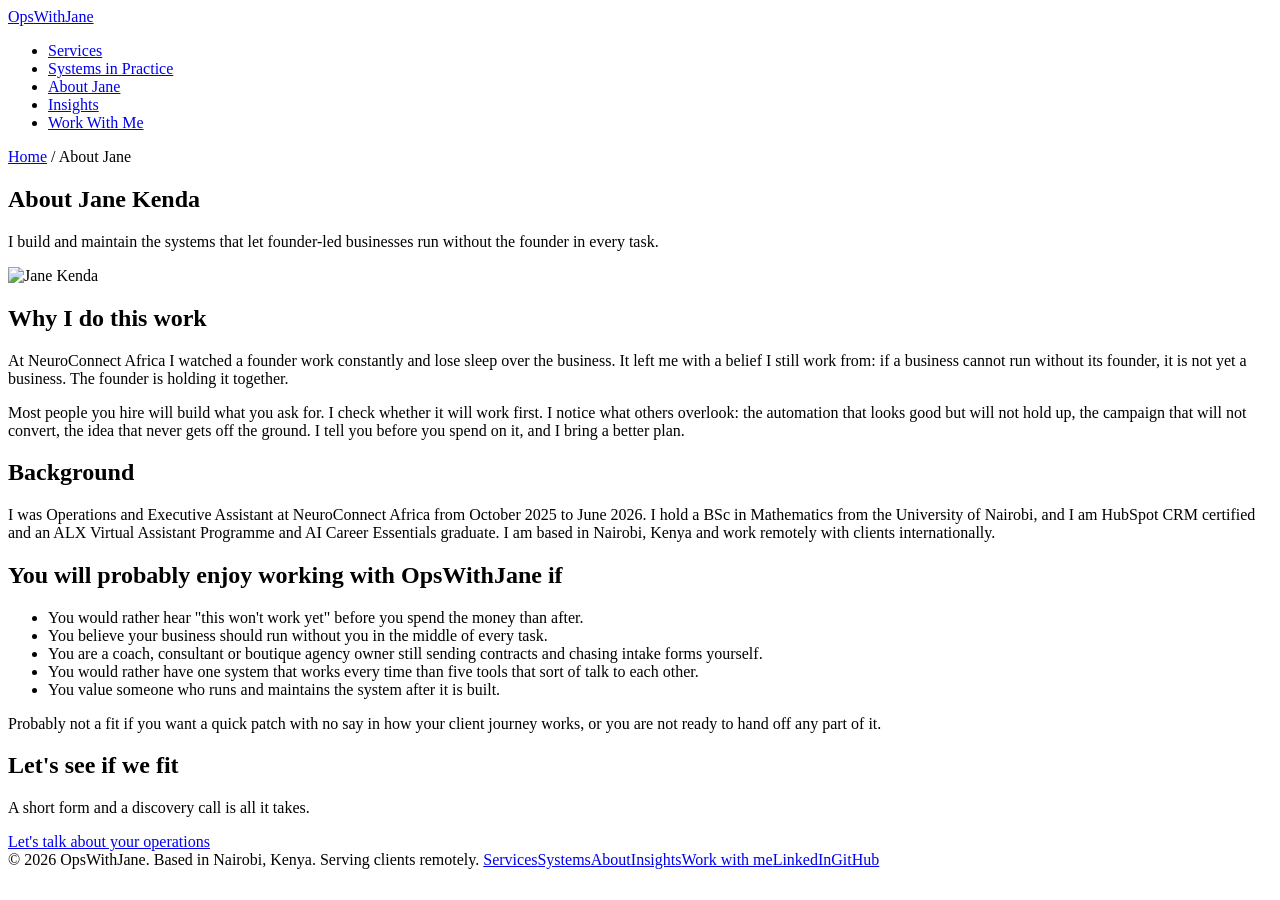
==== about.html @ 38415e09 "Add files via upload" ====
<!DOCTYPE html>
<html lang="en">
<head>
<meta charset="UTF-8">
<meta name="viewport" content="width=device-width, initial-scale=1">
<title>About Jane Kenda | Operations and Systems Partner | OpsWithJane</title>
<meta name="description" content="Meet Jane Kenda, a Nairobi-based operations and systems partner who builds and maintains workflows so founder-led businesses run without the founder in every task.">
<link rel="canonical" href="https://opswithjane.vercel.app/about">
<meta name="robots" content="index, follow, max-image-preview:large">
<meta property="og:site_name" content="OpsWithJane">
<meta property="og:title" content="About Jane Kenda | Operations and Systems Partner | OpsWithJane">
<meta property="og:description" content="Meet Jane Kenda, a Nairobi-based operations and systems partner who builds and maintains workflows so founder-led businesses run without the founder in every task.">
<meta property="og:type" content="website">
<meta property="og:url" content="https://opswithjane.vercel.app/about">
<meta property="og:image" content="https://opswithjane.vercel.app/assets/jane3.jpg">
<meta name="twitter:card" content="summary_large_image">
<link rel="icon" href="data:image/svg+xml,%3Csvg xmlns='http://www.w3.org/2000/svg' viewBox='0 0 100 100'%3E%3Crect width='100' height='100' rx='22' fill='%23F6DDE7'/%3E%3Ctext x='50' y='68' font-size='56' text-anchor='middle' font-family='Georgia' fill='%2346352E'%3EOJ%3C/text%3E%3C/svg%3E">
<link rel="preconnect" href="https://fonts.googleapis.com">
<link rel="preconnect" href="https://fonts.gstatic.com" crossorigin>
<link href="https://fonts.googleapis.com/css2?family=DM+Sans:wght@400;500;600&family=Playfair+Display:ital,wght@0,600;0,700;1,600&display=swap" rel="stylesheet">
<link rel="stylesheet" href="/assets/styles.css">
<script type="application/ld+json">{"@context": "https://schema.org", "@type": "Person", "name": "Jane Kenda", "jobTitle": "Operations and Systems Partner", "url": "https://opswithjane.vercel.app/about", "image": "https://opswithjane.vercel.app/assets/jane3.jpg", "worksFor": {"@type": "ProfessionalService", "name": "OpsWithJane", "url": "https://opswithjane.vercel.app/"}, "alumniOf": {"@type": "CollegeOrUniversity", "name": "University of Nairobi"}, "address": {"@type": "PostalAddress", "addressLocality": "Nairobi", "addressCountry": "KE"}, "sameAs": ["https://www.linkedin.com/in/wamuyu-kenda", "https://github.com/Muyu3"]}</script><script type="application/ld+json">{"@context": "https://schema.org", "@type": "BreadcrumbList", "itemListElement": [{"@type": "ListItem", "position": 1, "name": "Home", "item": "https://opswithjane.vercel.app/"}, {"@type": "ListItem", "position": 2, "name": "About Jane", "item": "https://opswithjane.vercel.app/about"}]}</script>
</head>
<body>
<nav aria-label="Main"><div class="wrap">
<a class="logo" href="/">Ops<span>With</span>Jane</a>
<ul><li><a href="/services">Services</a></li><li><a href="/systems-in-practice">Systems in Practice</a></li><li><a href="/about" aria-current="page">About Jane</a></li><li><a href="/insights">Insights</a></li><li><a class="btn btn-p" href="/work-with-me">Work With Me</a></li></ul>
</div></nav>
<main>
 <section class="hero sm"><div class="wrap two">
<div><p class="crumbs"><a href="/">Home</a> / About Jane</p>
<h1>About Jane Kenda</h1>
<p class="sub">I build and maintain the systems that let founder-led businesses run without the founder in every task.</p></div>
<img class="portrait" src="/assets/jane3.jpg" alt="Jane Kenda" width="400" height="500" fetchpriority="high">
</div></section>
<section><div class="wrap prose">
<h2>Why I do this work</h2>
<p>At NeuroConnect Africa I watched a founder work constantly and lose sleep over the business. It left me with a belief I still work from: if a business cannot run without its founder, it is not yet a business. The founder is holding it together.</p>
<p>Most people you hire will build what you ask for. I check whether it will work first. I notice what others overlook: the automation that looks good but will not hold up, the campaign that will not convert, the idea that never gets off the ground. I tell you before you spend on it, and I bring a better plan.</p>
<h2 style="margin-top:1.2rem">Background</h2>
<p>I was Operations and Executive Assistant at NeuroConnect Africa from October 2025 to June 2026. I hold a BSc in Mathematics from the University of Nairobi, and I am HubSpot CRM certified and an ALX Virtual Assistant Programme and AI Career Essentials graduate. I am based in Nairobi, Kenya and work remotely with clients internationally.</p>
</div></section>
<section class="band-green"><div class="wrap">
<h2>You will probably enjoy working with OpsWithJane if</h2>
<ul class="fit prose" style="color:var(--mute)">
<li>You would rather hear "this won't work yet" before you spend the money than after.</li>
<li>You believe your business should run without you in the middle of every task.</li>
<li>You are a coach, consultant or boutique agency owner still sending contracts and chasing intake forms yourself.</li>
<li>You would rather have one system that works every time than five tools that sort of talk to each other.</li>
<li>You value someone who runs and maintains the system after it is built.</li>
</ul>
<p class="note">Probably not a fit if you want a quick patch with no say in how your client journey works, or you are not ready to hand off any part of it.</p>
</div></section>
<section class="cta-band band-pink"><div class="wrap"><h2>Let's see if we fit</h2><p class="lead">A short form and a discovery call is all it takes.</p><a class="btn btn-p" href="/work-with-me">Let's talk about your operations</a></div></section>

</main>
<footer><div class="wrap">
<span>&copy; 2026 OpsWithJane. Based in Nairobi, Kenya. Serving clients remotely.</span>
<span><a href="/services">Services</a><a href="/systems-in-practice">Systems</a><a href="/about">About</a><a href="/insights">Insights</a><a href="/work-with-me">Work with me</a><a href="https://www.linkedin.com/in/wamuyu-kenda" target="_blank" rel="noopener">LinkedIn</a><a href="https://github.com/Muyu3" target="_blank" rel="noopener">GitHub</a></span>
</div></footer>
<script src="/assets/site.js" defer></script>
</body>
</html>
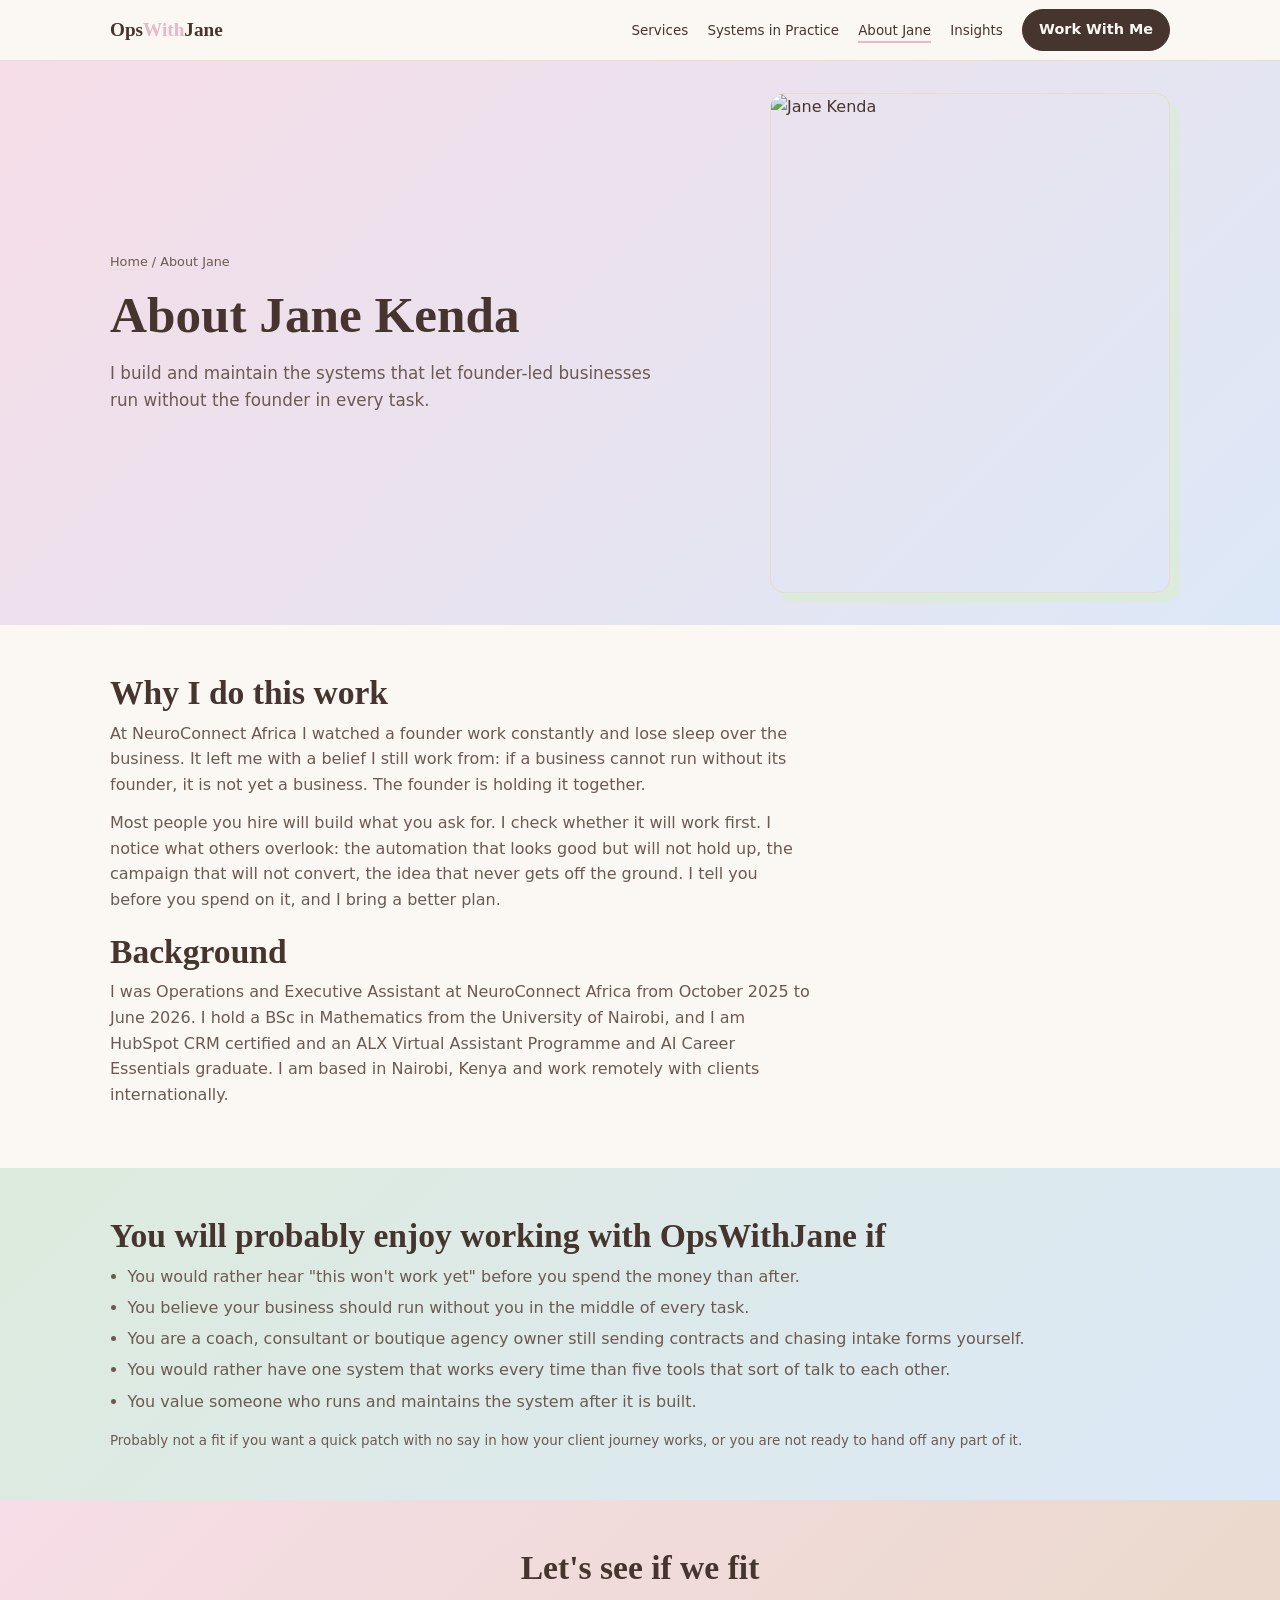
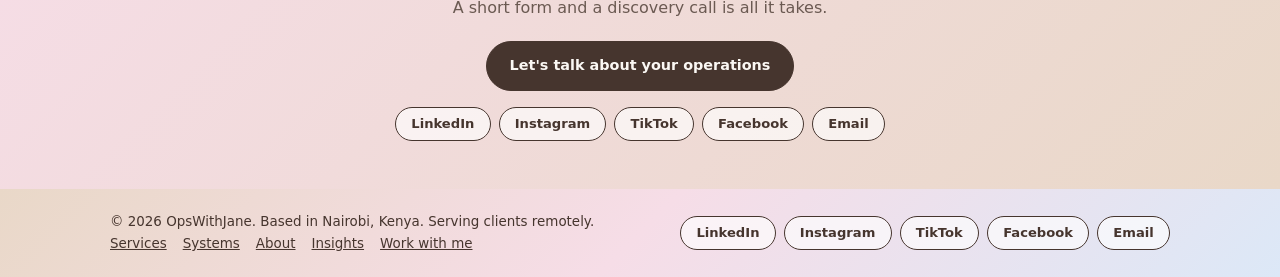
==== commit fc1d2c9a: "Add files via upload" ====
--- a/about.html
+++ b/about.html
@@ -19,7 +19,7 @@
 <link rel="preconnect" href="https://fonts.gstatic.com" crossorigin>
 <link href="https://fonts.googleapis.com/css2?family=DM+Sans:wght@400;500;600&family=Playfair+Display:ital,wght@0,600;0,700;1,600&display=swap" rel="stylesheet">
 <link rel="stylesheet" href="/assets/styles.css">
-<script type="application/ld+json">{"@context": "https://schema.org", "@type": "Person", "name": "Jane Kenda", "jobTitle": "Operations and Systems Partner", "url": "https://opswithjane.vercel.app/about", "image": "https://opswithjane.vercel.app/assets/jane3.jpg", "worksFor": {"@type": "ProfessionalService", "name": "OpsWithJane", "url": "https://opswithjane.vercel.app/"}, "alumniOf": {"@type": "CollegeOrUniversity", "name": "University of Nairobi"}, "address": {"@type": "PostalAddress", "addressLocality": "Nairobi", "addressCountry": "KE"}, "sameAs": ["https://www.linkedin.com/in/wamuyu-kenda", "https://github.com/Muyu3"]}</script><script type="application/ld+json">{"@context": "https://schema.org", "@type": "BreadcrumbList", "itemListElement": [{"@type": "ListItem", "position": 1, "name": "Home", "item": "https://opswithjane.vercel.app/"}, {"@type": "ListItem", "position": 2, "name": "About Jane", "item": "https://opswithjane.vercel.app/about"}]}</script>
+<script type="application/ld+json">{"@context": "https://schema.org", "@type": "Person", "name": "Jane Kenda", "jobTitle": "Operations and Systems Partner", "url": "https://opswithjane.vercel.app/about", "image": "https://opswithjane.vercel.app/assets/jane3.jpg", "worksFor": {"@type": "ProfessionalService", "name": "OpsWithJane", "url": "https://opswithjane.vercel.app/"}, "alumniOf": {"@type": "CollegeOrUniversity", "name": "University of Nairobi"}, "address": {"@type": "PostalAddress", "addressLocality": "Nairobi", "addressCountry": "KE"}, "sameAs": ["https://www.linkedin.com/in/wamuyu-kenda", "https://www.instagram.com/ops.with.jane", "https://www.tiktok.com/@opswithjane.va"]}</script><script type="application/ld+json">{"@context": "https://schema.org", "@type": "BreadcrumbList", "itemListElement": [{"@type": "ListItem", "position": 1, "name": "Home", "item": "https://opswithjane.vercel.app/"}, {"@type": "ListItem", "position": 2, "name": "About Jane", "item": "https://opswithjane.vercel.app/about"}]}</script>
 </head>
 <body>
 <nav aria-label="Main"><div class="wrap">
@@ -51,12 +51,12 @@
 </ul>
 <p class="note">Probably not a fit if you want a quick patch with no say in how your client journey works, or you are not ready to hand off any part of it.</p>
 </div></section>
-<section class="cta-band band-pink"><div class="wrap"><h2>Let's see if we fit</h2><p class="lead">A short form and a discovery call is all it takes.</p><a class="btn btn-p" href="/work-with-me">Let's talk about your operations</a></div></section>
+<section class="cta-band band-pink"><div class="wrap"><h2>Let's see if we fit</h2><p class="lead">A short form and a discovery call is all it takes.</p><a class="btn btn-p" href="/work-with-me">Let's talk about your operations</a><div class="social"><a href="https://www.linkedin.com/in/wamuyu-kenda" target="_blank" rel="noopener">LinkedIn</a><a href="https://www.instagram.com/ops.with.jane" target="_blank" rel="noopener">Instagram</a><a href="https://www.tiktok.com/@opswithjane.va" target="_blank" rel="noopener">TikTok</a><a href="https://www.facebook.com/keith.jennifer.90" target="_blank" rel="noopener">Facebook</a><a href="mailto:opswithjane@gmail.com">Email</a></div></div></section>
 
 </main>
 <footer><div class="wrap">
-<span>&copy; 2026 OpsWithJane. Based in Nairobi, Kenya. Serving clients remotely.</span>
-<span><a href="/services">Services</a><a href="/systems-in-practice">Systems</a><a href="/about">About</a><a href="/insights">Insights</a><a href="/work-with-me">Work with me</a><a href="https://www.linkedin.com/in/wamuyu-kenda" target="_blank" rel="noopener">LinkedIn</a><a href="https://github.com/Muyu3" target="_blank" rel="noopener">GitHub</a></span>
+<div><span>&copy; 2026 OpsWithJane. Based in Nairobi, Kenya. Serving clients remotely.</span><br><span class="flinks"><a href="/services">Services</a><a href="/systems-in-practice">Systems</a><a href="/about">About</a><a href="/insights">Insights</a><a href="/work-with-me">Work with me</a></span></div>
+<div class="social"><a href="https://www.linkedin.com/in/wamuyu-kenda" target="_blank" rel="noopener">LinkedIn</a><a href="https://www.instagram.com/ops.with.jane" target="_blank" rel="noopener">Instagram</a><a href="https://www.tiktok.com/@opswithjane.va" target="_blank" rel="noopener">TikTok</a><a href="https://www.facebook.com/keith.jennifer.90" target="_blank" rel="noopener">Facebook</a><a href="mailto:opswithjane@gmail.com">Email</a></div>
 </div></footer>
 <script src="/assets/site.js" defer></script>
 </body>
--- a/assets/styles.css
+++ b/assets/styles.css
@@ -0,0 +1,116 @@
+:root{--bg:#FBF8F4;--ink:#46352E;--mute:#6b5a52;--pink:#F6DDE7;--pink2:#E9B6CA;--blue:#DCE8F7;--blue2:#A8C4E8;--green:#DDEBDD;--green2:#AFCDB4;--brown:#E9D8C8;--brown2:#B18A70;--line:#e8dbcf;--r:14px;--w:1100px;--sec:clamp(1.9rem,4vw,3rem);--serif:'Playfair Display',Georgia,serif;--sans:'DM Sans',system-ui,sans-serif}
+*{box-sizing:border-box;margin:0;padding:0}
+html{scroll-behavior:smooth;scroll-padding-top:90px}
+body{font-family:var(--sans);background:var(--bg);color:var(--ink);line-height:1.6;font-size:1rem}
+img,iframe{max-width:100%;display:block}
+a{color:inherit}
+:focus-visible{outline:3px solid var(--blue2);outline-offset:2px}
+.wrap{max-width:var(--w);margin:0 auto;padding:0 1.25rem}
+section{padding:var(--sec) 0}
+h1,h2,h3{font-family:var(--serif);line-height:1.18;font-weight:700}
+h1{font-size:clamp(2rem,4.6vw,3.2rem)}
+h2{font-size:clamp(1.55rem,3vw,2.1rem);margin-bottom:.5rem}
+h3{font-size:1.12rem;margin-bottom:.35rem}
+h1 em,h2 em{font-style:italic;color:var(--brown2)}
+.eyebrow{font-size:.74rem;letter-spacing:.14em;text-transform:uppercase;font-weight:600;color:var(--brown2);margin-bottom:.5rem}
+.lead{color:var(--mute);max-width:660px;margin-bottom:1.25rem}
+.btn{display:inline-block;padding:.78rem 1.4rem;border-radius:999px;font-weight:600;font-size:.9rem;text-decoration:none;border:1.5px solid var(--ink);transition:transform .15s,background .2s;cursor:pointer;font-family:inherit;background:transparent;color:var(--ink)}
+.btn:hover{transform:translateY(-2px)}
+.btn-p{background:var(--ink);color:var(--bg)}
+.btn-p:hover{background:var(--brown2);border-color:var(--brown2)}
+.btn-s:hover{background:var(--pink)}
+nav{position:sticky;top:0;z-index:50;background:rgba(251,248,244,.95);backdrop-filter:blur(8px);border-bottom:1px solid var(--line)}
+nav .wrap{display:flex;justify-content:space-between;align-items:center;gap:1rem;min-height:60px;flex-wrap:wrap;padding-top:.4rem;padding-bottom:.4rem}
+.logo{font-family:var(--serif);font-weight:700;font-size:1.2rem;text-decoration:none}
+.logo span{color:var(--pink2)}
+nav ul{display:flex;gap:1.2rem;list-style:none;align-items:center;flex-wrap:wrap}
+nav ul a{font-size:.84rem;font-weight:500;text-decoration:none;padding:.2rem 0;border-bottom:2px solid transparent}
+nav ul a:hover,nav ul a[aria-current]{border-bottom-color:var(--pink2)}
+nav ul a.btn{padding:.5rem 1rem;border:1.5px solid var(--ink)}
+.crumbs{font-size:.8rem;color:var(--mute);margin-bottom:.8rem}
+.crumbs a{text-decoration:none;border-bottom:1px solid var(--line)}
+.hero{background:linear-gradient(135deg,var(--pink) 0%,var(--blue) 100%);padding:clamp(1.6rem,4vw,2.6rem) 0}
+.hero.sm{padding:clamp(1.4rem,3vw,2rem) 0}
+.hero .wrap.two{display:grid;grid-template-columns:1.25fr .75fr;gap:2rem;align-items:center}
+.hero p.sub{color:var(--mute);font-size:1.05rem;margin:.9rem 0 1.3rem;max-width:560px}
+.ctas{display:flex;gap:.7rem;flex-wrap:wrap}
+.tagline{margin-top:1.1rem;font-size:.85rem;color:var(--mute)}
+.portrait{border-radius:var(--r);border:1px solid var(--line);aspect-ratio:4/5;object-fit:cover;object-position:center 20%;width:100%;box-shadow:9px 9px 0 var(--green)}
+@media(max-width:820px){.hero .wrap.two{grid-template-columns:1fr}.portrait{max-width:270px}}
+.grid{display:grid;gap:.9rem}
+.g2{grid-template-columns:repeat(2,1fr)}.g3{grid-template-columns:repeat(3,1fr)}.g4{grid-template-columns:repeat(4,1fr)}
+@media(max-width:980px){.g4{grid-template-columns:repeat(2,1fr)}.g3{grid-template-columns:1fr 1fr}}
+@media(max-width:640px){.g2,.g3,.g4{grid-template-columns:1fr}}
+.card{background:#fff;border:1px solid var(--line);border-radius:var(--r);padding:1.2rem}
+.card p,.card li{color:var(--mute);font-size:.93rem}
+.mix>.card:nth-child(4n+1){background:var(--pink)}
+.mix>.card:nth-child(4n+2){background:var(--blue)}
+.mix>.card:nth-child(4n+3){background:var(--green)}
+.mix>.card:nth-child(4n+4){background:var(--brown)}
+.mix.soft>.card:nth-child(4n+1){background:#fbeef3}
+.mix.soft>.card:nth-child(4n+2){background:#eef4fb}
+.mix.soft>.card:nth-child(4n+3){background:#eef6ee}
+.mix.soft>.card:nth-child(4n+4){background:#f6ece2}
+.band-green{background:linear-gradient(135deg,var(--green) 0%,var(--blue) 100%)}
+.band-brown{background:linear-gradient(135deg,var(--brown) 0%,var(--pink) 100%)}
+.band-blue{background:linear-gradient(135deg,var(--blue) 0%,var(--green) 100%)}
+.band-pink{background:linear-gradient(135deg,var(--pink) 0%,var(--brown) 100%)}
+.cardlink{display:inline-block;margin-top:.6rem;font-weight:600;font-size:.88rem;border-bottom:1.5px solid var(--brown2);text-decoration:none}
+.steps{counter-reset:s}
+.steps .card::before{counter-increment:s;content:counter(s);font-family:var(--serif);font-size:1.5rem;color:var(--brown2);display:block;line-height:1.2}
+.vid{display:grid;grid-template-columns:.55fr 1.45fr;gap:2rem;align-items:center}
+.vframe{position:relative;aspect-ratio:9/16;max-width:260px;width:100%;margin:0 auto;border-radius:var(--r);overflow:hidden;border:1px solid var(--line);background:var(--brown);box-shadow:8px 8px 0 var(--pink2)}
+.vframe iframe,.vposter,.vposter img{position:absolute;inset:0;width:100%;height:100%;border:0}
+.vposter{border:0;padding:0;background:none;cursor:pointer}
+.vposter img{object-fit:cover;object-position:center 20%}
+.play{position:absolute;top:50%;left:50%;transform:translate(-50%,-50%);width:60px;height:60px;border-radius:50%;background:var(--bg);display:grid;place-items:center;font-size:1.1rem;box-shadow:0 6px 18px rgba(70,53,46,.25)}
+@media(max-width:760px){.vid{grid-template-columns:1fr}}
+.tag{display:inline-block;font-size:.68rem;font-weight:600;letter-spacing:.08em;text-transform:uppercase;padding:.22rem .65rem;border-radius:999px;margin-bottom:.6rem;background:var(--bg);border:1px solid var(--line)}
+.case dl{font-size:.9rem;margin-top:.6rem}
+.case dt{font-weight:600;font-size:.7rem;letter-spacing:.08em;text-transform:uppercase;color:var(--brown2);margin-top:.5rem}
+.case dd{color:var(--mute)}
+.flow{font-size:.82rem;background:rgba(255,255,255,.7);border:1px dashed var(--brown2);border-radius:8px;padding:.45rem .7rem;margin-top:.6rem;color:var(--ink)}
+.price{font-family:var(--serif);font-size:1.9rem;line-height:1.2}.price small{font-family:var(--sans);font-size:.82rem;color:var(--mute)}
+.pk{display:flex;flex-direction:column}
+.pk ul{list-style:none;margin:.7rem 0 1rem;flex-grow:1}
+.pk li{padding-left:1.1rem;position:relative;margin-bottom:.3rem}
+.pk li::before{content:"+";position:absolute;left:0;color:var(--brown2);font-weight:700}
+.pk .hrs{font-size:.8rem;font-weight:600;color:var(--brown2)}
+.pk.feat{border:2px solid var(--brown2)}
+.note{font-size:.84rem;color:var(--mute);margin-top:1rem}
+.fit li{margin:.35rem 0 .35rem 1.1rem}
+details{background:#fff;border:1px solid var(--line);border-radius:var(--r);padding:.9rem 1.1rem;margin-bottom:.5rem}
+summary{cursor:pointer;font-weight:600}
+details p{margin-top:.5rem;color:var(--mute);font-size:.93rem}
+.about{display:grid;grid-template-columns:.55fr 1.45fr;gap:2rem;align-items:center}
+@media(max-width:760px){.about{grid-template-columns:1fr}.about .portrait{max-width:260px}}
+.formbox{background:#fff;border:1px solid var(--line);border-radius:var(--r);padding:1.2rem;min-height:180px}
+.contact{display:grid;grid-template-columns:.9fr 1.1fr;gap:2rem;align-items:start}
+@media(max-width:860px){.contact{grid-template-columns:1fr}}
+.priv{font-size:.78rem;color:var(--mute);margin-top:.7rem}
+.prose p{color:var(--mute);margin-bottom:.8rem;max-width:700px}
+.cta-band{text-align:center}
+.cta-band .lead{margin-left:auto;margin-right:auto}
+footer{background:linear-gradient(135deg,var(--brown) 0%,var(--pink) 50%,var(--blue) 100%);padding:1.4rem 0;font-size:.84rem;color:var(--ink)}
+footer .wrap{display:flex;justify-content:space-between;flex-wrap:wrap;gap:.6rem}
+footer a{margin-left:1rem}
+dialog{border:0;border-radius:var(--r);padding:0;width:min(720px,94vw);max-height:92vh;background:var(--bg);color:var(--ink)}
+dialog::backdrop{background:rgba(70,53,46,.4)}
+.dh{display:flex;justify-content:space-between;align-items:center;padding:.9rem 1.1rem;background:linear-gradient(135deg,var(--pink),var(--blue));border-bottom:1px solid var(--line)}
+.dh button{background:none;border:0;font-size:1.6rem;cursor:pointer;color:var(--ink);line-height:1}
+.db{padding:1rem 1.1rem;overflow:auto;max-height:76vh}
+@media(prefers-reduced-motion:reduce){*{scroll-behavior:auto!important;transition:none!important}}
+[hidden]{display:none!important}
+.vposter{z-index:2}
+.social{display:flex;gap:.5rem;flex-wrap:wrap;align-items:center}
+.cta-band .social{justify-content:center;margin-top:1rem}
+.social a,footer .social a{margin:0;padding:.35rem .95rem;border-radius:999px;border:1.5px solid var(--ink);text-decoration:none;font-size:.82rem;font-weight:600;background:rgba(255,255,255,.65)}
+.social a:hover{background:var(--pink)}
+.flinks a{margin:0 1rem 0 0}
+footer a{margin-left:0}
+.reach{font-size:.9rem;color:var(--mute);margin-top:.7rem;max-width:560px}
+.pk .best{font-weight:600;color:var(--ink);font-size:.9rem;margin:.3rem 0 .2rem}
+.terms{margin-top:1rem;background:#fff}
+.terms ul{list-style:none}
+.terms li{padding-left:1.1rem;position:relative;margin-bottom:.3rem}
+.terms li::before{content:"+";position:absolute;left:0;color:var(--brown2);font-weight:700}
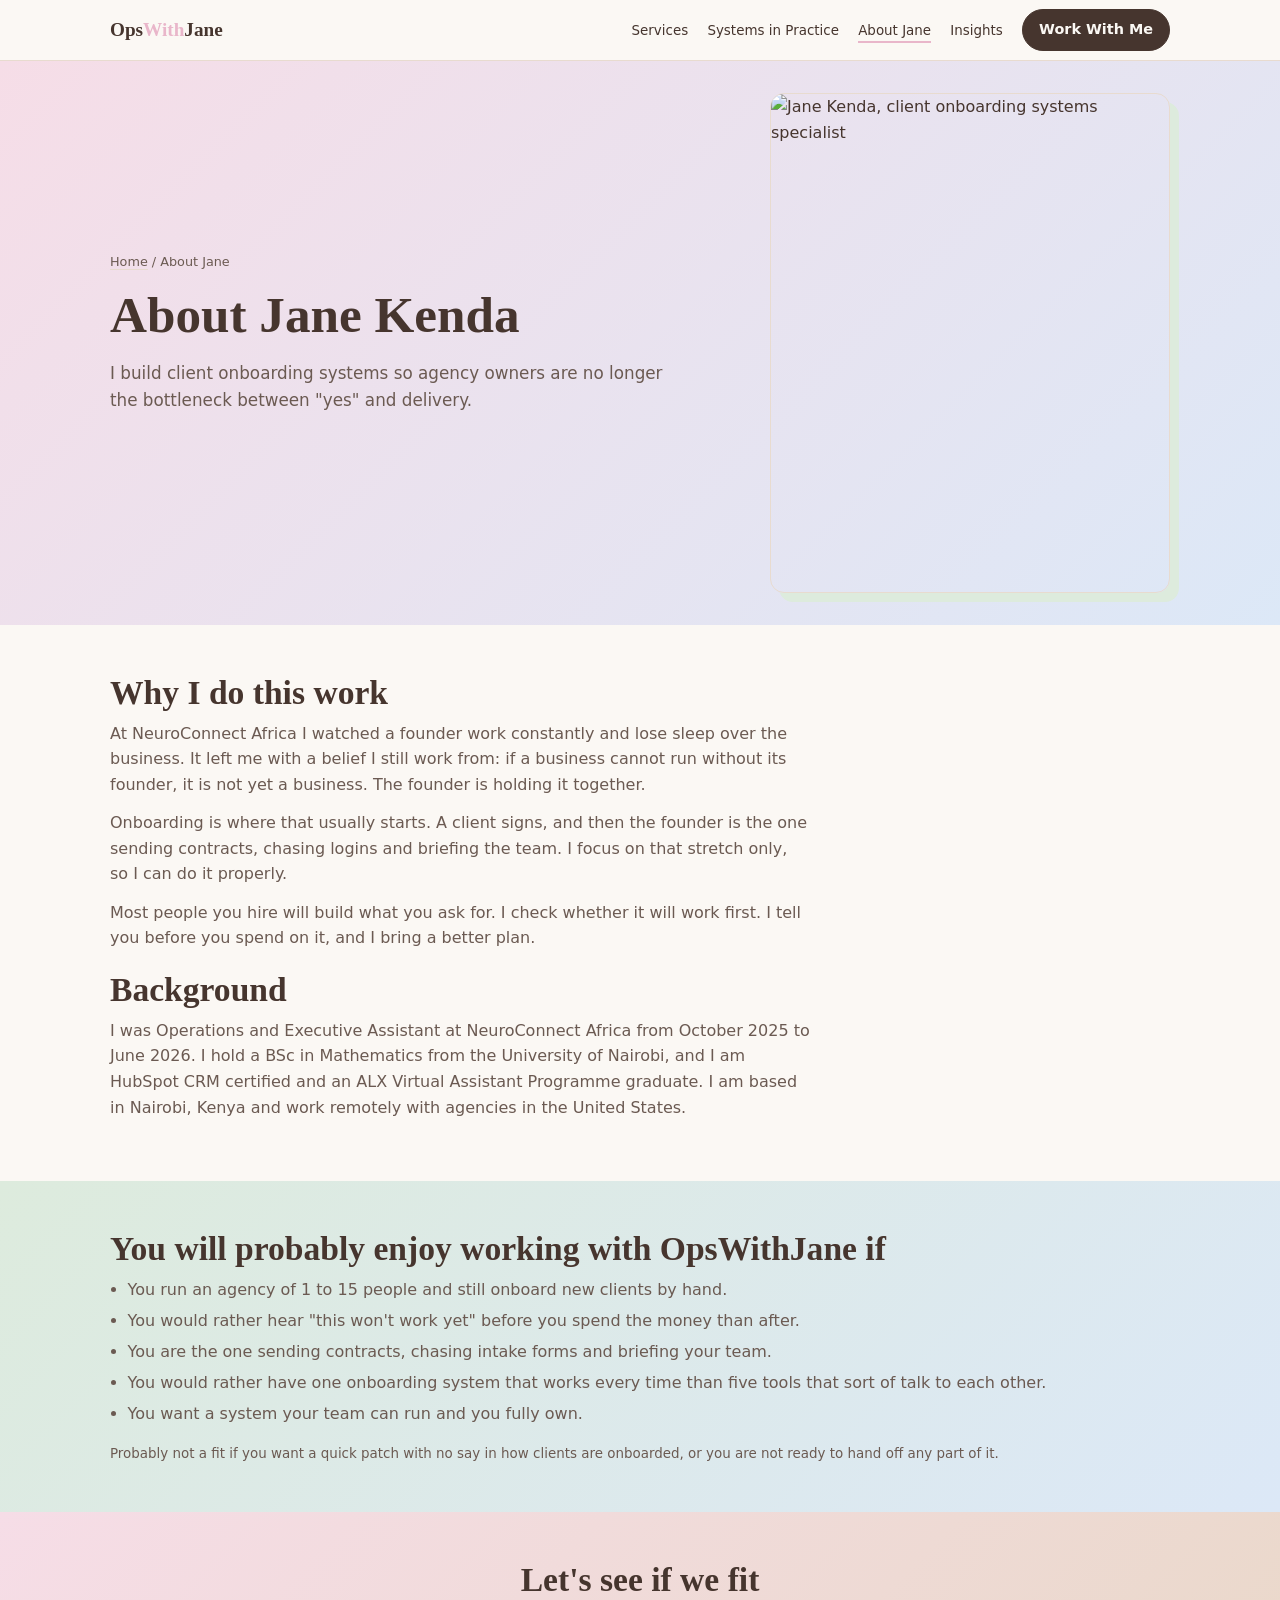
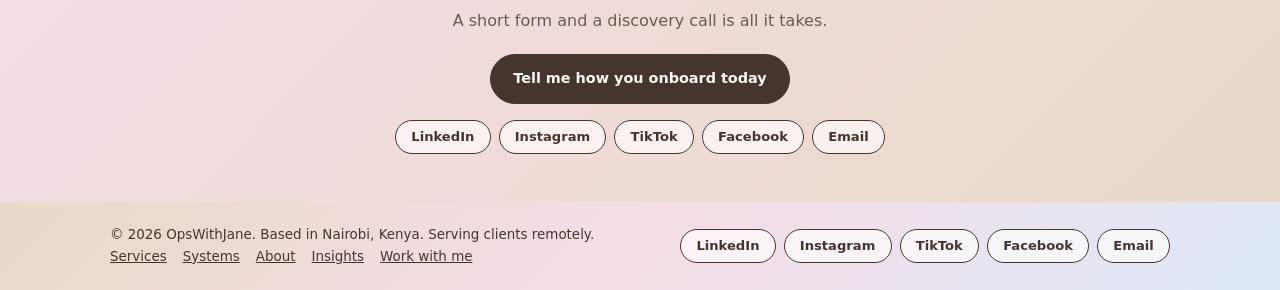
==== commit 8c968fb8: "Add files via upload" ====
--- a/about.html
+++ b/about.html
@@ -3,13 +3,13 @@
 <head>
 <meta charset="UTF-8">
 <meta name="viewport" content="width=device-width, initial-scale=1">
-<title>About Jane Kenda | Operations and Systems Partner | OpsWithJane</title>
-<meta name="description" content="Meet Jane Kenda, a Nairobi-based operations and systems partner who builds and maintains workflows so founder-led businesses run without the founder in every task.">
+<title>About Jane Kenda | Client Onboarding Systems Specialist | OpsWithJane</title>
+<meta name="description" content="Meet Jane Kenda, a Nairobi-based specialist who builds client onboarding systems for agency owners so the founder is not the bottleneck.">
 <link rel="canonical" href="https://opswithjane.vercel.app/about">
 <meta name="robots" content="index, follow, max-image-preview:large">
 <meta property="og:site_name" content="OpsWithJane">
-<meta property="og:title" content="About Jane Kenda | Operations and Systems Partner | OpsWithJane">
-<meta property="og:description" content="Meet Jane Kenda, a Nairobi-based operations and systems partner who builds and maintains workflows so founder-led businesses run without the founder in every task.">
+<meta property="og:title" content="About Jane Kenda | Client Onboarding Systems Specialist | OpsWithJane">
+<meta property="og:description" content="Meet Jane Kenda, a Nairobi-based specialist who builds client onboarding systems for agency owners so the founder is not the bottleneck.">
 <meta property="og:type" content="website">
 <meta property="og:url" content="https://opswithjane.vercel.app/about">
 <meta property="og:image" content="https://opswithjane.vercel.app/assets/jane3.jpg">
@@ -19,7 +19,8 @@
 <link rel="preconnect" href="https://fonts.gstatic.com" crossorigin>
 <link href="https://fonts.googleapis.com/css2?family=DM+Sans:wght@400;500;600&family=Playfair+Display:ital,wght@0,600;0,700;1,600&display=swap" rel="stylesheet">
 <link rel="stylesheet" href="/assets/styles.css">
-<script type="application/ld+json">{"@context": "https://schema.org", "@type": "Person", "name": "Jane Kenda", "jobTitle": "Operations and Systems Partner", "url": "https://opswithjane.vercel.app/about", "image": "https://opswithjane.vercel.app/assets/jane3.jpg", "worksFor": {"@type": "ProfessionalService", "name": "OpsWithJane", "url": "https://opswithjane.vercel.app/"}, "alumniOf": {"@type": "CollegeOrUniversity", "name": "University of Nairobi"}, "address": {"@type": "PostalAddress", "addressLocality": "Nairobi", "addressCountry": "KE"}, "sameAs": ["https://www.linkedin.com/in/wamuyu-kenda", "https://www.instagram.com/ops.with.jane", "https://www.tiktok.com/@opswithjane.va"]}</script><script type="application/ld+json">{"@context": "https://schema.org", "@type": "BreadcrumbList", "itemListElement": [{"@type": "ListItem", "position": 1, "name": "Home", "item": "https://opswithjane.vercel.app/"}, {"@type": "ListItem", "position": 2, "name": "About Jane", "item": "https://opswithjane.vercel.app/about"}]}</script>
+<script type="application/ld+json">{"@context": "https://schema.org", "@type": "Person", "name": "Jane Kenda", "jobTitle": "Client Onboarding Systems Specialist", "url": "https://opswithjane.vercel.app/about", "image": "https://opswithjane.vercel.app/assets/jane3.jpg", "worksFor": {"@type": "ProfessionalService", "name": "OpsWithJane", "url": "https://opswithjane.vercel.app/"}, "alumniOf": {"@type": "CollegeOrUniversity", "name": "University of Nairobi"}, "address": {"@type": "PostalAddress", "addressLocality": "Nairobi", "addressCountry": "KE"}, "sameAs": ["https://www.linkedin.com/in/wamuyu-kenda", "https://www.instagram.com/ops.with.jane", "https://www.tiktok.com/@opswithjane.va"]}</script>
+<script type="application/ld+json">{"@context": "https://schema.org", "@type": "BreadcrumbList", "itemListElement": [{"@type": "ListItem", "position": 1, "name": "Home", "item": "https://opswithjane.vercel.app/"}, {"@type": "ListItem", "position": 2, "name": "About Jane", "item": "https://opswithjane.vercel.app/about"}]}</script>
 </head>
 <body>
 <nav aria-label="Main"><div class="wrap">
@@ -30,28 +31,30 @@
  <section class="hero sm"><div class="wrap two">
 <div><p class="crumbs"><a href="/">Home</a> / About Jane</p>
 <h1>About Jane Kenda</h1>
-<p class="sub">I build and maintain the systems that let founder-led businesses run without the founder in every task.</p></div>
-<img class="portrait" src="/assets/jane3.jpg" alt="Jane Kenda" width="400" height="500" fetchpriority="high">
+<p class="sub">I build client onboarding systems so agency owners are no longer the bottleneck between "yes" and delivery.</p></div>
+<img class="portrait" src="/assets/jane3.jpg" alt="Jane Kenda, client onboarding systems specialist" width="400" height="500" fetchpriority="high">
 </div></section>
 <section><div class="wrap prose">
 <h2>Why I do this work</h2>
 <p>At NeuroConnect Africa I watched a founder work constantly and lose sleep over the business. It left me with a belief I still work from: if a business cannot run without its founder, it is not yet a business. The founder is holding it together.</p>
-<p>Most people you hire will build what you ask for. I check whether it will work first. I notice what others overlook: the automation that looks good but will not hold up, the campaign that will not convert, the idea that never gets off the ground. I tell you before you spend on it, and I bring a better plan.</p>
+<p>Onboarding is where that usually starts. A client signs, and then the founder is the one sending contracts, chasing logins and briefing the team. I focus on that stretch only, so I can do it properly.</p>
+<p>Most people you hire will build what you ask for. I check whether it will work first. I tell you before you spend on it, and I bring a better plan.</p>
 <h2 style="margin-top:1.2rem">Background</h2>
-<p>I was Operations and Executive Assistant at NeuroConnect Africa from October 2025 to June 2026. I hold a BSc in Mathematics from the University of Nairobi, and I am HubSpot CRM certified and an ALX Virtual Assistant Programme and AI Career Essentials graduate. I am based in Nairobi, Kenya and work remotely with clients internationally.</p>
+<p>I was Operations and Executive Assistant at NeuroConnect Africa from October 2025 to June 2026. I hold a BSc in Mathematics from the University of Nairobi, and I am HubSpot CRM certified and an ALX Virtual Assistant Programme graduate. I am based in Nairobi, Kenya and work remotely with agencies in the United States.</p>
 </div></section>
 <section class="band-green"><div class="wrap">
 <h2>You will probably enjoy working with OpsWithJane if</h2>
 <ul class="fit prose" style="color:var(--mute)">
+<li>You run an agency of 1 to 15 people and still onboard new clients by hand.</li>
 <li>You would rather hear "this won't work yet" before you spend the money than after.</li>
-<li>You believe your business should run without you in the middle of every task.</li>
-<li>You are a coach, consultant or boutique agency owner still sending contracts and chasing intake forms yourself.</li>
-<li>You would rather have one system that works every time than five tools that sort of talk to each other.</li>
-<li>You value someone who runs and maintains the system after it is built.</li>
+<li>You are the one sending contracts, chasing intake forms and briefing your team.</li>
+<li>You would rather have one onboarding system that works every time than five tools that sort of talk to each other.</li>
+<li>You want a system your team can run and you fully own.</li>
 </ul>
-<p class="note">Probably not a fit if you want a quick patch with no say in how your client journey works, or you are not ready to hand off any part of it.</p>
+<p class="note">Probably not a fit if you want a quick patch with no say in how clients are onboarded, or you are not ready to hand off any part of it.</p>
 </div></section>
-<section class="cta-band band-pink"><div class="wrap"><h2>Let's see if we fit</h2><p class="lead">A short form and a discovery call is all it takes.</p><a class="btn btn-p" href="/work-with-me">Let's talk about your operations</a><div class="social"><a href="https://www.linkedin.com/in/wamuyu-kenda" target="_blank" rel="noopener">LinkedIn</a><a href="https://www.instagram.com/ops.with.jane" target="_blank" rel="noopener">Instagram</a><a href="https://www.tiktok.com/@opswithjane.va" target="_blank" rel="noopener">TikTok</a><a href="https://www.facebook.com/keith.jennifer.90" target="_blank" rel="noopener">Facebook</a><a href="mailto:opswithjane@gmail.com">Email</a></div></div></section>
+<section class="cta-band band-pink"><div class="wrap"><h2>Let's see if we fit</h2><p class="lead">A short form and a discovery call is all it takes.</p><a class="btn btn-p" href="/work-with-me">Tell me how you onboard today</a>
+<div class="social"><a href="https://www.linkedin.com/in/wamuyu-kenda" target="_blank" rel="noopener">LinkedIn</a><a href="https://www.instagram.com/ops.with.jane" target="_blank" rel="noopener">Instagram</a><a href="https://www.tiktok.com/@opswithjane.va" target="_blank" rel="noopener">TikTok</a><a href="https://www.facebook.com/keith.jennifer.90" target="_blank" rel="noopener">Facebook</a><a href="mailto:opswithjane@gmail.com">Email</a></div></div></section>
 
 </main>
 <footer><div class="wrap">
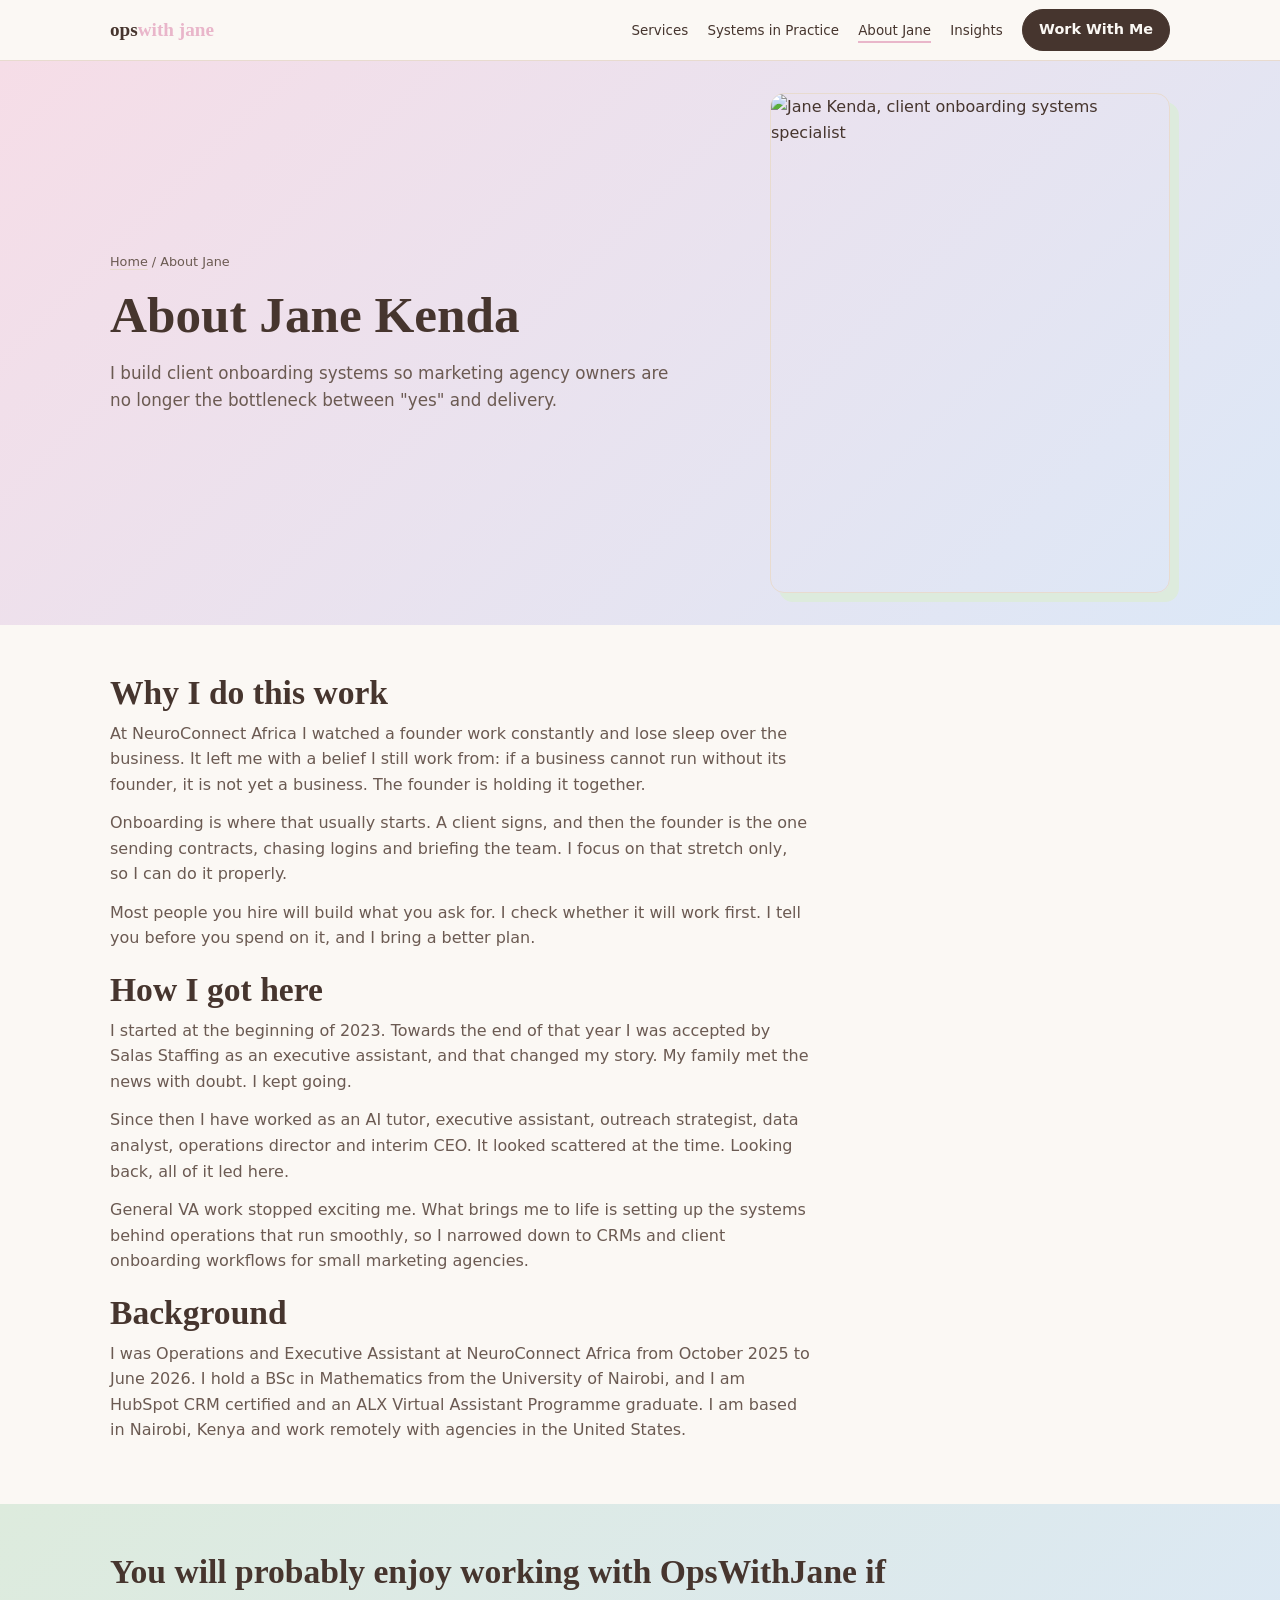
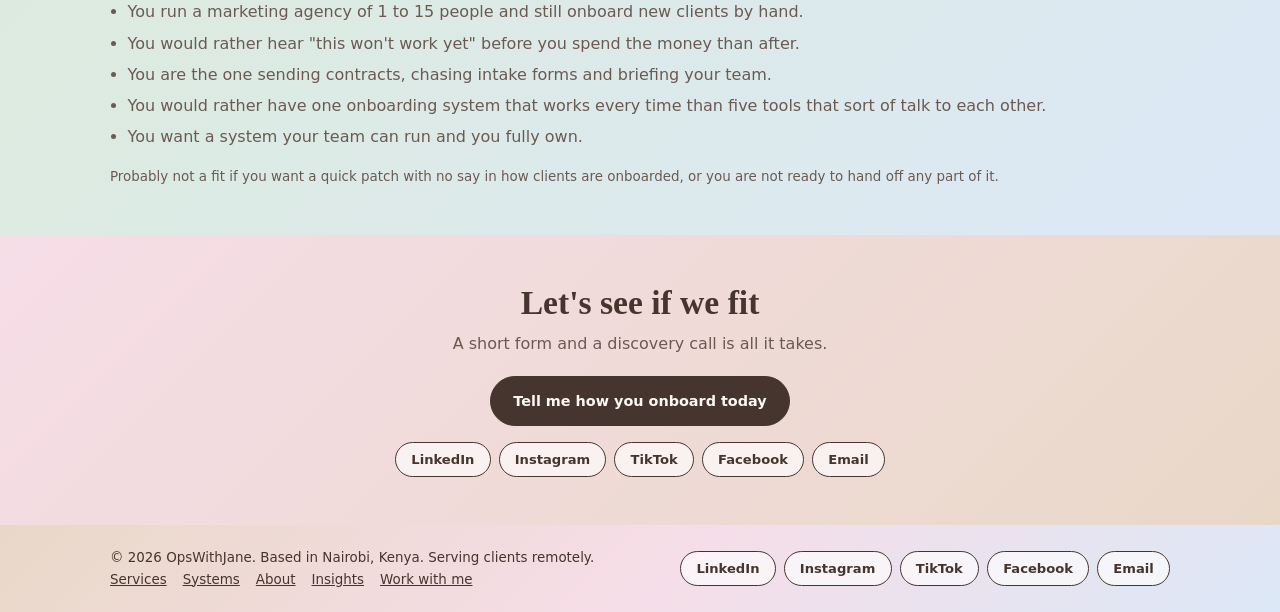
==== commit a9a6988e: "Add files via upload" ====
--- a/about.html
+++ b/about.html
@@ -4,34 +4,39 @@
 <meta charset="UTF-8">
 <meta name="viewport" content="width=device-width, initial-scale=1">
 <title>About Jane Kenda | Client Onboarding Systems Specialist | OpsWithJane</title>
-<meta name="description" content="Meet Jane Kenda, a Nairobi-based specialist who builds client onboarding systems for agency owners so the founder is not the bottleneck.">
-<link rel="canonical" href="https://opswithjane.vercel.app/about">
+<meta name="description" content="Meet Jane Kenda, a Nairobi-based specialist who builds client onboarding systems for marketing agency owners so the founder is not the bottleneck.">
+<link rel="canonical" href="https://www.opswithjane.com/about">
 <meta name="robots" content="index, follow, max-image-preview:large">
 <meta property="og:site_name" content="OpsWithJane">
 <meta property="og:title" content="About Jane Kenda | Client Onboarding Systems Specialist | OpsWithJane">
-<meta property="og:description" content="Meet Jane Kenda, a Nairobi-based specialist who builds client onboarding systems for agency owners so the founder is not the bottleneck.">
+<meta property="og:description" content="Meet Jane Kenda, a Nairobi-based specialist who builds client onboarding systems for marketing agency owners so the founder is not the bottleneck.">
 <meta property="og:type" content="website">
-<meta property="og:url" content="https://opswithjane.vercel.app/about">
-<meta property="og:image" content="https://opswithjane.vercel.app/assets/jane3.jpg">
+<meta property="og:url" content="https://www.opswithjane.com/about">
+<meta property="og:image" content="https://www.opswithjane.com/assets/og-image.jpg">
+<meta property="og:image:width" content="1200">
+<meta property="og:image:height" content="630">
+<meta property="og:image:alt" content="OpsWithJane: client onboarding systems for marketing agencies, by Jane Kenda">
 <meta name="twitter:card" content="summary_large_image">
-<link rel="icon" href="data:image/svg+xml,%3Csvg xmlns='http://www.w3.org/2000/svg' viewBox='0 0 100 100'%3E%3Crect width='100' height='100' rx='22' fill='%23F6DDE7'/%3E%3Ctext x='50' y='68' font-size='56' text-anchor='middle' font-family='Georgia' fill='%2346352E'%3EOJ%3C/text%3E%3C/svg%3E">
+<meta name="twitter:image" content="https://www.opswithjane.com/assets/og-image.jpg">
+<link rel="icon" type="image/png" href="/assets/favicon.png">
+<link rel="apple-touch-icon" href="/assets/favicon.png">
 <link rel="preconnect" href="https://fonts.googleapis.com">
 <link rel="preconnect" href="https://fonts.gstatic.com" crossorigin>
 <link href="https://fonts.googleapis.com/css2?family=DM+Sans:wght@400;500;600&family=Playfair+Display:ital,wght@0,600;0,700;1,600&display=swap" rel="stylesheet">
 <link rel="stylesheet" href="/assets/styles.css">
-<script type="application/ld+json">{"@context": "https://schema.org", "@type": "Person", "name": "Jane Kenda", "jobTitle": "Client Onboarding Systems Specialist", "url": "https://opswithjane.vercel.app/about", "image": "https://opswithjane.vercel.app/assets/jane3.jpg", "worksFor": {"@type": "ProfessionalService", "name": "OpsWithJane", "url": "https://opswithjane.vercel.app/"}, "alumniOf": {"@type": "CollegeOrUniversity", "name": "University of Nairobi"}, "address": {"@type": "PostalAddress", "addressLocality": "Nairobi", "addressCountry": "KE"}, "sameAs": ["https://www.linkedin.com/in/wamuyu-kenda", "https://www.instagram.com/ops.with.jane", "https://www.tiktok.com/@opswithjane.va"]}</script>
-<script type="application/ld+json">{"@context": "https://schema.org", "@type": "BreadcrumbList", "itemListElement": [{"@type": "ListItem", "position": 1, "name": "Home", "item": "https://opswithjane.vercel.app/"}, {"@type": "ListItem", "position": 2, "name": "About Jane", "item": "https://opswithjane.vercel.app/about"}]}</script>
+<script type="application/ld+json">{"@context": "https://schema.org", "@type": "Person", "@id": "https://www.opswithjane.com/about#jane", "name": "Jane Kenda", "jobTitle": "Client Onboarding Systems Specialist", "url": "https://www.opswithjane.com/about", "image": "https://www.opswithjane.com/assets/jane3.jpg", "worksFor": {"@type": "ProfessionalService", "name": "OpsWithJane", "url": "https://www.opswithjane.com/"}, "alumniOf": {"@type": "CollegeOrUniversity", "name": "University of Nairobi"}, "address": {"@type": "PostalAddress", "addressLocality": "Nairobi", "addressCountry": "KE"}, "sameAs": ["https://www.linkedin.com/in/wamuyu-kenda", "https://www.instagram.com/ops.with.jane", "https://www.tiktok.com/@opswithjane.va"]}</script>
+<script type="application/ld+json">{"@context": "https://schema.org", "@type": "BreadcrumbList", "itemListElement": [{"@type": "ListItem", "position": 1, "name": "Home", "item": "https://www.opswithjane.com/"}, {"@type": "ListItem", "position": 2, "name": "About Jane", "item": "https://www.opswithjane.com/about"}]}</script>
 </head>
 <body>
 <nav aria-label="Main"><div class="wrap">
-<a class="logo" href="/">Ops<span>With</span>Jane</a>
+<a class="logo" href="/" aria-label="OpsWithJane home"><b>ops</b><span>with jane</span></a>
 <ul><li><a href="/services">Services</a></li><li><a href="/systems-in-practice">Systems in Practice</a></li><li><a href="/about" aria-current="page">About Jane</a></li><li><a href="/insights">Insights</a></li><li><a class="btn btn-p" href="/work-with-me">Work With Me</a></li></ul>
 </div></nav>
 <main>
  <section class="hero sm"><div class="wrap two">
 <div><p class="crumbs"><a href="/">Home</a> / About Jane</p>
 <h1>About Jane Kenda</h1>
-<p class="sub">I build client onboarding systems so agency owners are no longer the bottleneck between "yes" and delivery.</p></div>
+<p class="sub">I build client onboarding systems so marketing agency owners are no longer the bottleneck between "yes" and delivery.</p></div>
 <img class="portrait" src="/assets/jane3.jpg" alt="Jane Kenda, client onboarding systems specialist" width="400" height="500" fetchpriority="high">
 </div></section>
 <section><div class="wrap prose">
@@ -39,13 +44,17 @@
 <p>At NeuroConnect Africa I watched a founder work constantly and lose sleep over the business. It left me with a belief I still work from: if a business cannot run without its founder, it is not yet a business. The founder is holding it together.</p>
 <p>Onboarding is where that usually starts. A client signs, and then the founder is the one sending contracts, chasing logins and briefing the team. I focus on that stretch only, so I can do it properly.</p>
 <p>Most people you hire will build what you ask for. I check whether it will work first. I tell you before you spend on it, and I bring a better plan.</p>
+<h2 style="margin-top:1.2rem">How I got here</h2>
+<p>I started at the beginning of 2023. Towards the end of that year I was accepted by Salas Staffing as an executive assistant, and that changed my story. My family met the news with doubt. I kept going.</p>
+<p>Since then I have worked as an AI tutor, executive assistant, outreach strategist, data analyst, operations director and interim CEO. It looked scattered at the time. Looking back, all of it led here.</p>
+<p>General VA work stopped exciting me. What brings me to life is setting up the systems behind operations that run smoothly, so I narrowed down to CRMs and client onboarding workflows for small marketing agencies.</p>
 <h2 style="margin-top:1.2rem">Background</h2>
 <p>I was Operations and Executive Assistant at NeuroConnect Africa from October 2025 to June 2026. I hold a BSc in Mathematics from the University of Nairobi, and I am HubSpot CRM certified and an ALX Virtual Assistant Programme graduate. I am based in Nairobi, Kenya and work remotely with agencies in the United States.</p>
 </div></section>
 <section class="band-green"><div class="wrap">
 <h2>You will probably enjoy working with OpsWithJane if</h2>
 <ul class="fit prose" style="color:var(--mute)">
-<li>You run an agency of 1 to 15 people and still onboard new clients by hand.</li>
+<li>You run a marketing agency of 1 to 15 people and still onboard new clients by hand.</li>
 <li>You would rather hear "this won't work yet" before you spend the money than after.</li>
 <li>You are the one sending contracts, chasing intake forms and briefing your team.</li>
 <li>You would rather have one onboarding system that works every time than five tools that sort of talk to each other.</li>
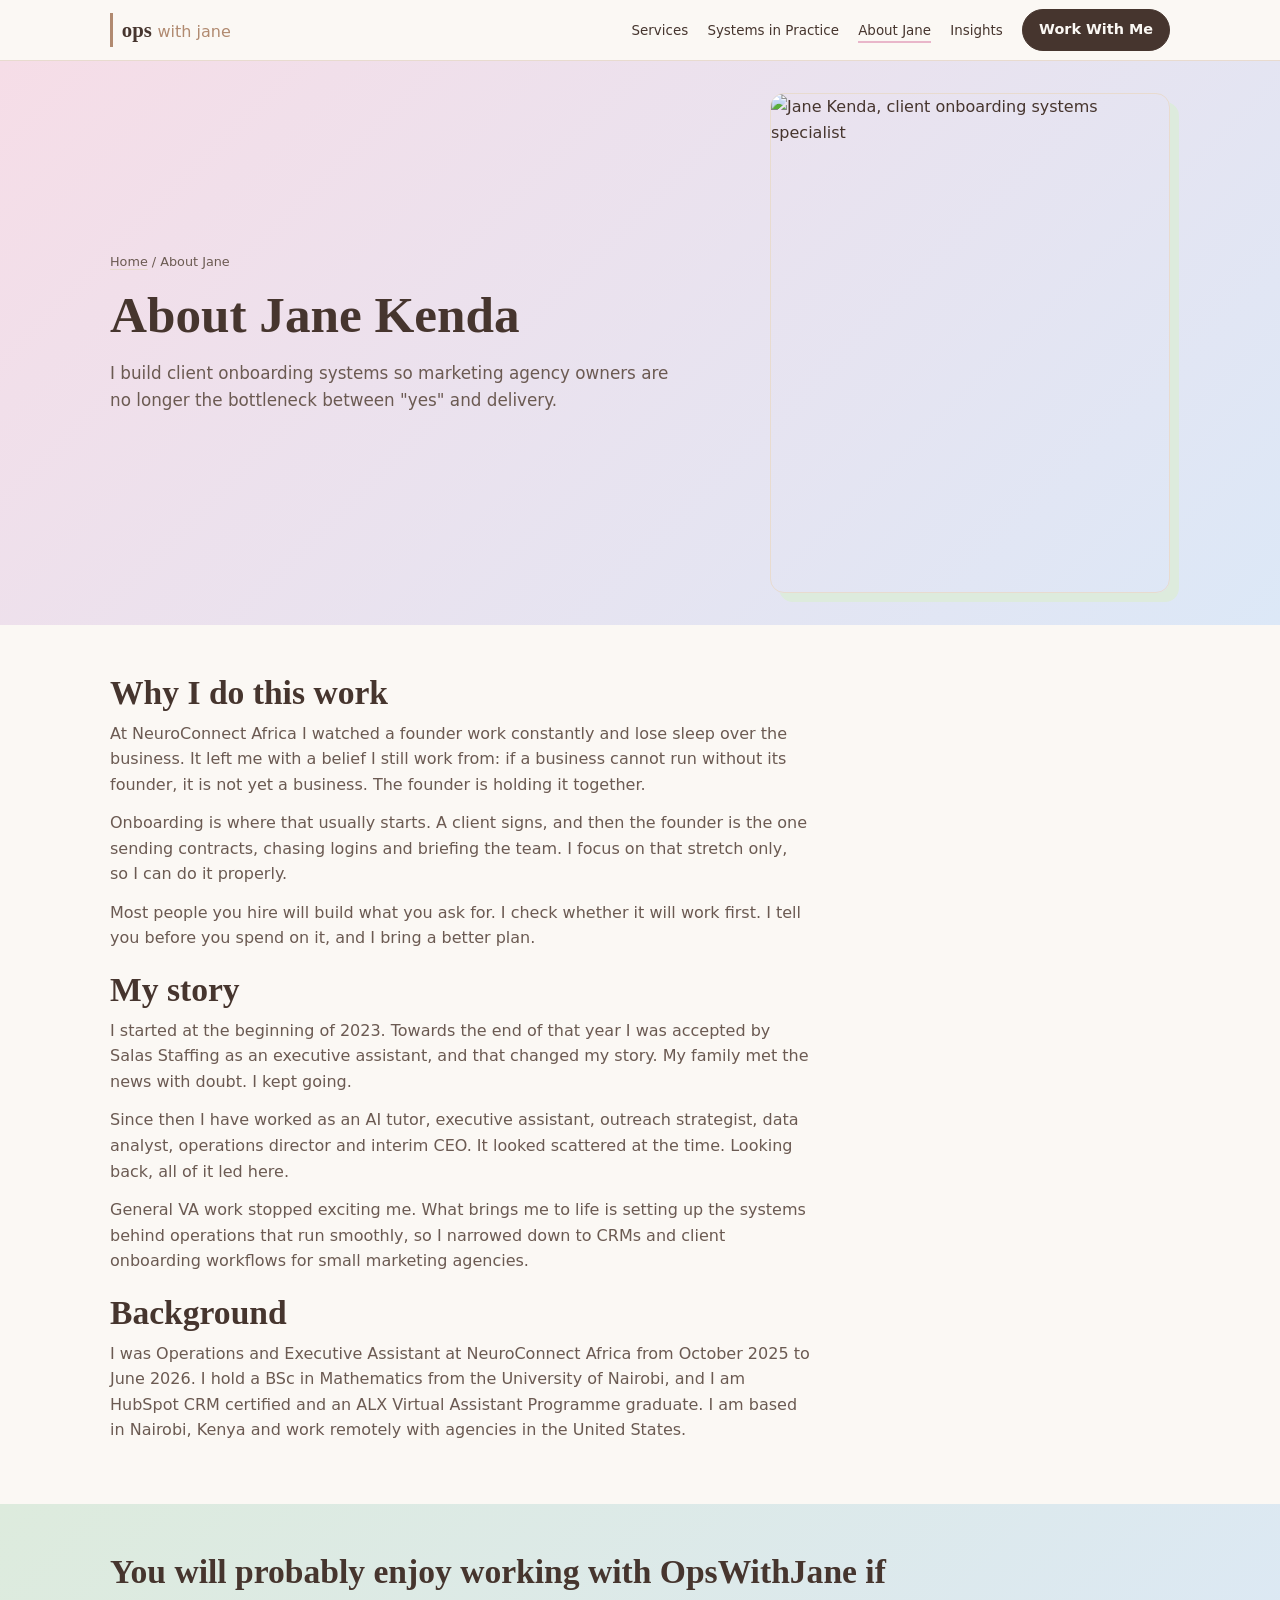
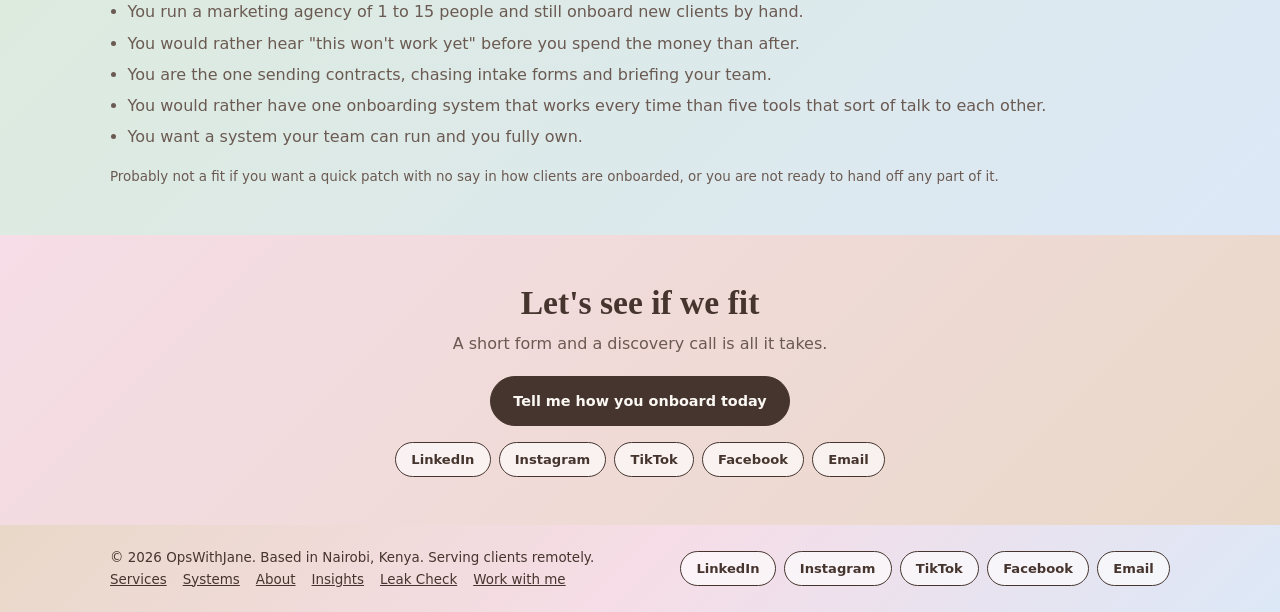
==== commit eb3b2d1a: "Add files via upload" ====
--- a/about.html
+++ b/about.html
@@ -44,7 +44,7 @@
 <p>At NeuroConnect Africa I watched a founder work constantly and lose sleep over the business. It left me with a belief I still work from: if a business cannot run without its founder, it is not yet a business. The founder is holding it together.</p>
 <p>Onboarding is where that usually starts. A client signs, and then the founder is the one sending contracts, chasing logins and briefing the team. I focus on that stretch only, so I can do it properly.</p>
 <p>Most people you hire will build what you ask for. I check whether it will work first. I tell you before you spend on it, and I bring a better plan.</p>
-<h2 style="margin-top:1.2rem">How I got here</h2>
+<h2 id="story" style="margin-top:1.2rem">My story</h2>
 <p>I started at the beginning of 2023. Towards the end of that year I was accepted by Salas Staffing as an executive assistant, and that changed my story. My family met the news with doubt. I kept going.</p>
 <p>Since then I have worked as an AI tutor, executive assistant, outreach strategist, data analyst, operations director and interim CEO. It looked scattered at the time. Looking back, all of it led here.</p>
 <p>General VA work stopped exciting me. What brings me to life is setting up the systems behind operations that run smoothly, so I narrowed down to CRMs and client onboarding workflows for small marketing agencies.</p>
@@ -67,7 +67,7 @@
 
 </main>
 <footer><div class="wrap">
-<div><span>&copy; 2026 OpsWithJane. Based in Nairobi, Kenya. Serving clients remotely.</span><br><span class="flinks"><a href="/services">Services</a><a href="/systems-in-practice">Systems</a><a href="/about">About</a><a href="/insights">Insights</a><a href="/work-with-me">Work with me</a></span></div>
+<div><span>&copy; 2026 OpsWithJane. Based in Nairobi, Kenya. Serving clients remotely.</span><br><span class="flinks"><a href="/services">Services</a><a href="/systems-in-practice">Systems</a><a href="/about">About</a><a href="/insights">Insights</a><a href="https://tally.so/r/rDaPAl" target="_blank" rel="noopener">Leak Check</a><a href="/work-with-me">Work with me</a></span></div>
 <div class="social"><a href="https://www.linkedin.com/in/wamuyu-kenda" target="_blank" rel="noopener">LinkedIn</a><a href="https://www.instagram.com/ops.with.jane" target="_blank" rel="noopener">Instagram</a><a href="https://www.tiktok.com/@opswithjane.va" target="_blank" rel="noopener">TikTok</a><a href="https://www.facebook.com/keith.jennifer.90" target="_blank" rel="noopener">Facebook</a><a href="mailto:opswithjane@gmail.com">Email</a></div>
 </div></footer>
 <script src="/assets/site.js" defer></script>
--- a/assets/styles.css
+++ b/assets/styles.css
@@ -21,8 +21,9 @@
 .btn-s:hover{background:var(--pink)}
 nav{position:sticky;top:0;z-index:50;background:rgba(251,248,244,.95);backdrop-filter:blur(8px);border-bottom:1px solid var(--line)}
 nav .wrap{display:flex;justify-content:space-between;align-items:center;gap:1rem;min-height:60px;flex-wrap:wrap;padding-top:.4rem;padding-bottom:.4rem}
-.logo{font-family:var(--serif);font-weight:700;font-size:1.2rem;text-decoration:none}
-.logo span{color:var(--pink2)}
+.logo{text-decoration:none;display:inline-flex;align-items:baseline;gap:.35rem;border-left:3px solid var(--brown2);padding-left:.55rem}
+.logo b{font-family:var(--serif);font-weight:700;font-size:1.3rem}
+.logo span{font-family:var(--sans);font-weight:500;font-size:1rem;color:var(--brown2)}
 nav ul{display:flex;gap:1.2rem;list-style:none;align-items:center;flex-wrap:wrap}
 nav ul a{font-size:.84rem;font-weight:500;text-decoration:none;padding:.2rem 0;border-bottom:2px solid transparent}
 nav ul a:hover,nav ul a[aria-current]{border-bottom-color:var(--pink2)}
@@ -114,3 +115,7 @@
 .terms ul{list-style:none}
 .terms li{padding-left:1.1rem;position:relative;margin-bottom:.3rem}
 .terms li::before{content:"+";position:absolute;left:0;color:var(--brown2);font-weight:700}
+.quote{margin:0;display:flex;flex-direction:column;justify-content:space-between;gap:.9rem}
+.quote blockquote p{color:var(--ink);font-size:.95rem}
+.quote blockquote p::before{content:"\201C";font-family:var(--serif);font-size:2.2rem;line-height:.6;color:var(--brown2);display:block;margin-bottom:.5rem}
+.quote figcaption{font-size:.7rem;font-weight:600;letter-spacing:.08em;text-transform:uppercase;color:var(--brown2)}
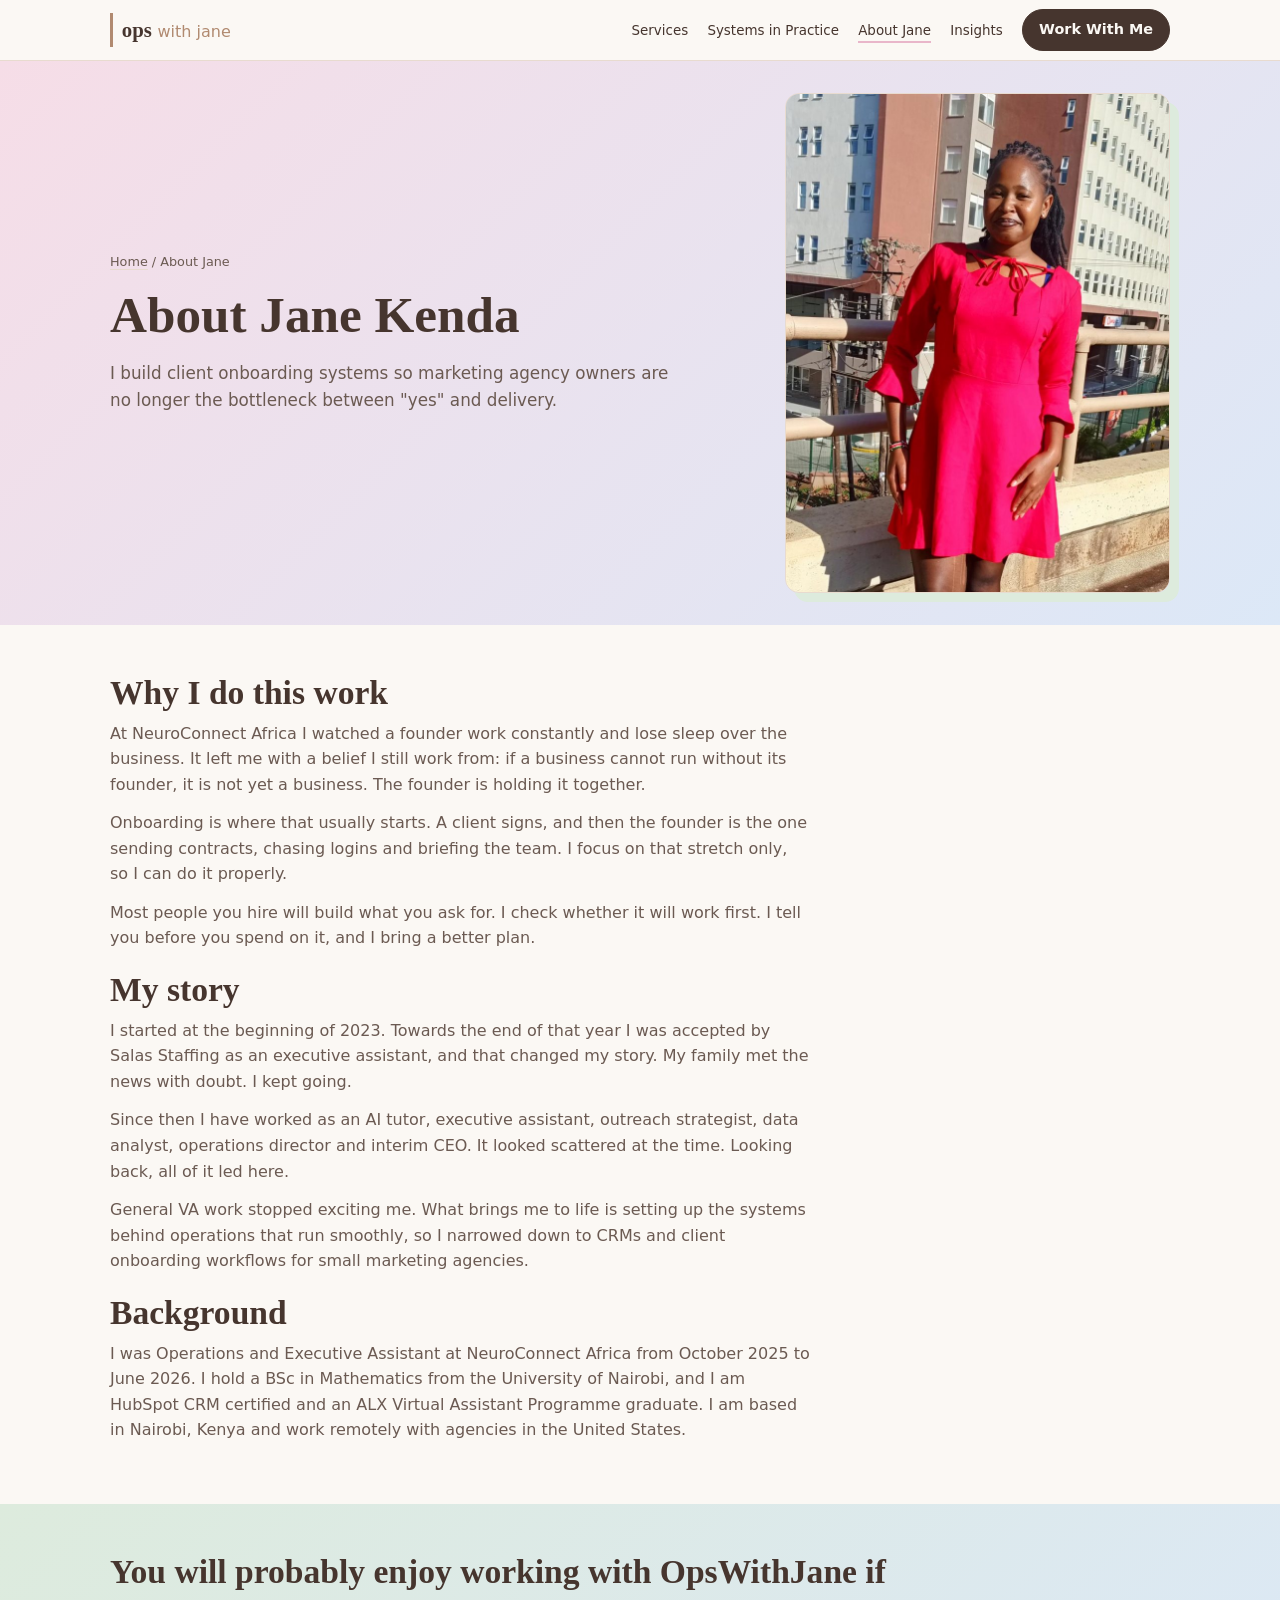
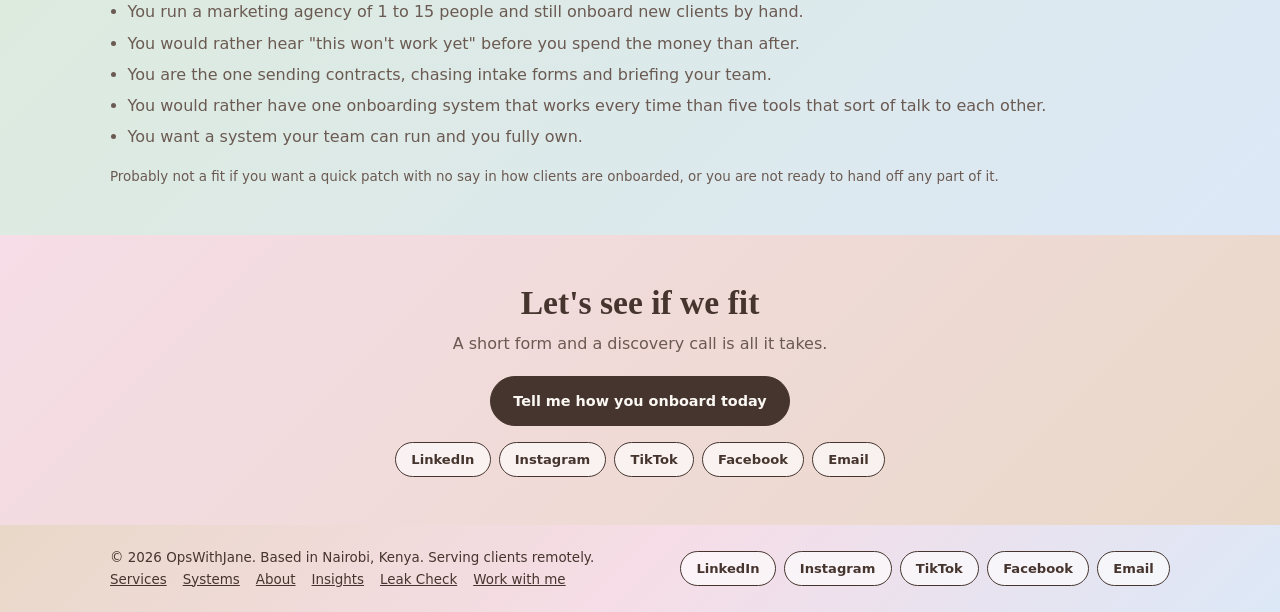
==== commit d24c59b7: "Add files via upload" ====
--- a/about.html
+++ b/about.html
@@ -24,7 +24,7 @@
 <link rel="preconnect" href="https://fonts.gstatic.com" crossorigin>
 <link href="https://fonts.googleapis.com/css2?family=DM+Sans:wght@400;500;600&family=Playfair+Display:ital,wght@0,600;0,700;1,600&display=swap" rel="stylesheet">
 <link rel="stylesheet" href="/assets/styles.css">
-<script type="application/ld+json">{"@context": "https://schema.org", "@type": "Person", "@id": "https://www.opswithjane.com/about#jane", "name": "Jane Kenda", "jobTitle": "Client Onboarding Systems Specialist", "url": "https://www.opswithjane.com/about", "image": "https://www.opswithjane.com/assets/jane3.jpg", "worksFor": {"@type": "ProfessionalService", "name": "OpsWithJane", "url": "https://www.opswithjane.com/"}, "alumniOf": {"@type": "CollegeOrUniversity", "name": "University of Nairobi"}, "address": {"@type": "PostalAddress", "addressLocality": "Nairobi", "addressCountry": "KE"}, "sameAs": ["https://www.linkedin.com/in/wamuyu-kenda", "https://www.instagram.com/ops.with.jane", "https://www.tiktok.com/@opswithjane.va"]}</script>
+<script type="application/ld+json">{"@context": "https://schema.org", "@type": "Person", "@id": "https://www.opswithjane.com/about#jane", "name": "Jane Kenda", "jobTitle": "Client Onboarding Systems Specialist", "url": "https://www.opswithjane.com/about", "image": "https://www.opswithjane.com/assets/jane-portrait.jpg", "worksFor": {"@type": "ProfessionalService", "name": "OpsWithJane", "url": "https://www.opswithjane.com/"}, "alumniOf": {"@type": "CollegeOrUniversity", "name": "University of Nairobi"}, "address": {"@type": "PostalAddress", "addressLocality": "Nairobi", "addressCountry": "KE"}, "sameAs": ["https://www.linkedin.com/in/wamuyu-kenda", "https://www.instagram.com/ops.with.jane", "https://www.tiktok.com/@opswithjane.va"]}</script>
 <script type="application/ld+json">{"@context": "https://schema.org", "@type": "BreadcrumbList", "itemListElement": [{"@type": "ListItem", "position": 1, "name": "Home", "item": "https://www.opswithjane.com/"}, {"@type": "ListItem", "position": 2, "name": "About Jane", "item": "https://www.opswithjane.com/about"}]}</script>
 </head>
 <body>
@@ -37,7 +37,7 @@
 <div><p class="crumbs"><a href="/">Home</a> / About Jane</p>
 <h1>About Jane Kenda</h1>
 <p class="sub">I build client onboarding systems so marketing agency owners are no longer the bottleneck between "yes" and delivery.</p></div>
-<img class="portrait" src="/assets/jane3.jpg" alt="Jane Kenda, client onboarding systems specialist" width="400" height="500" fetchpriority="high">
+<img class="portrait" src="/assets/jane-red.jpg" alt="Jane Kenda, client onboarding systems specialist" width="400" height="500" fetchpriority="high">
 </div></section>
 <section><div class="wrap prose">
 <h2>Why I do this work</h2>
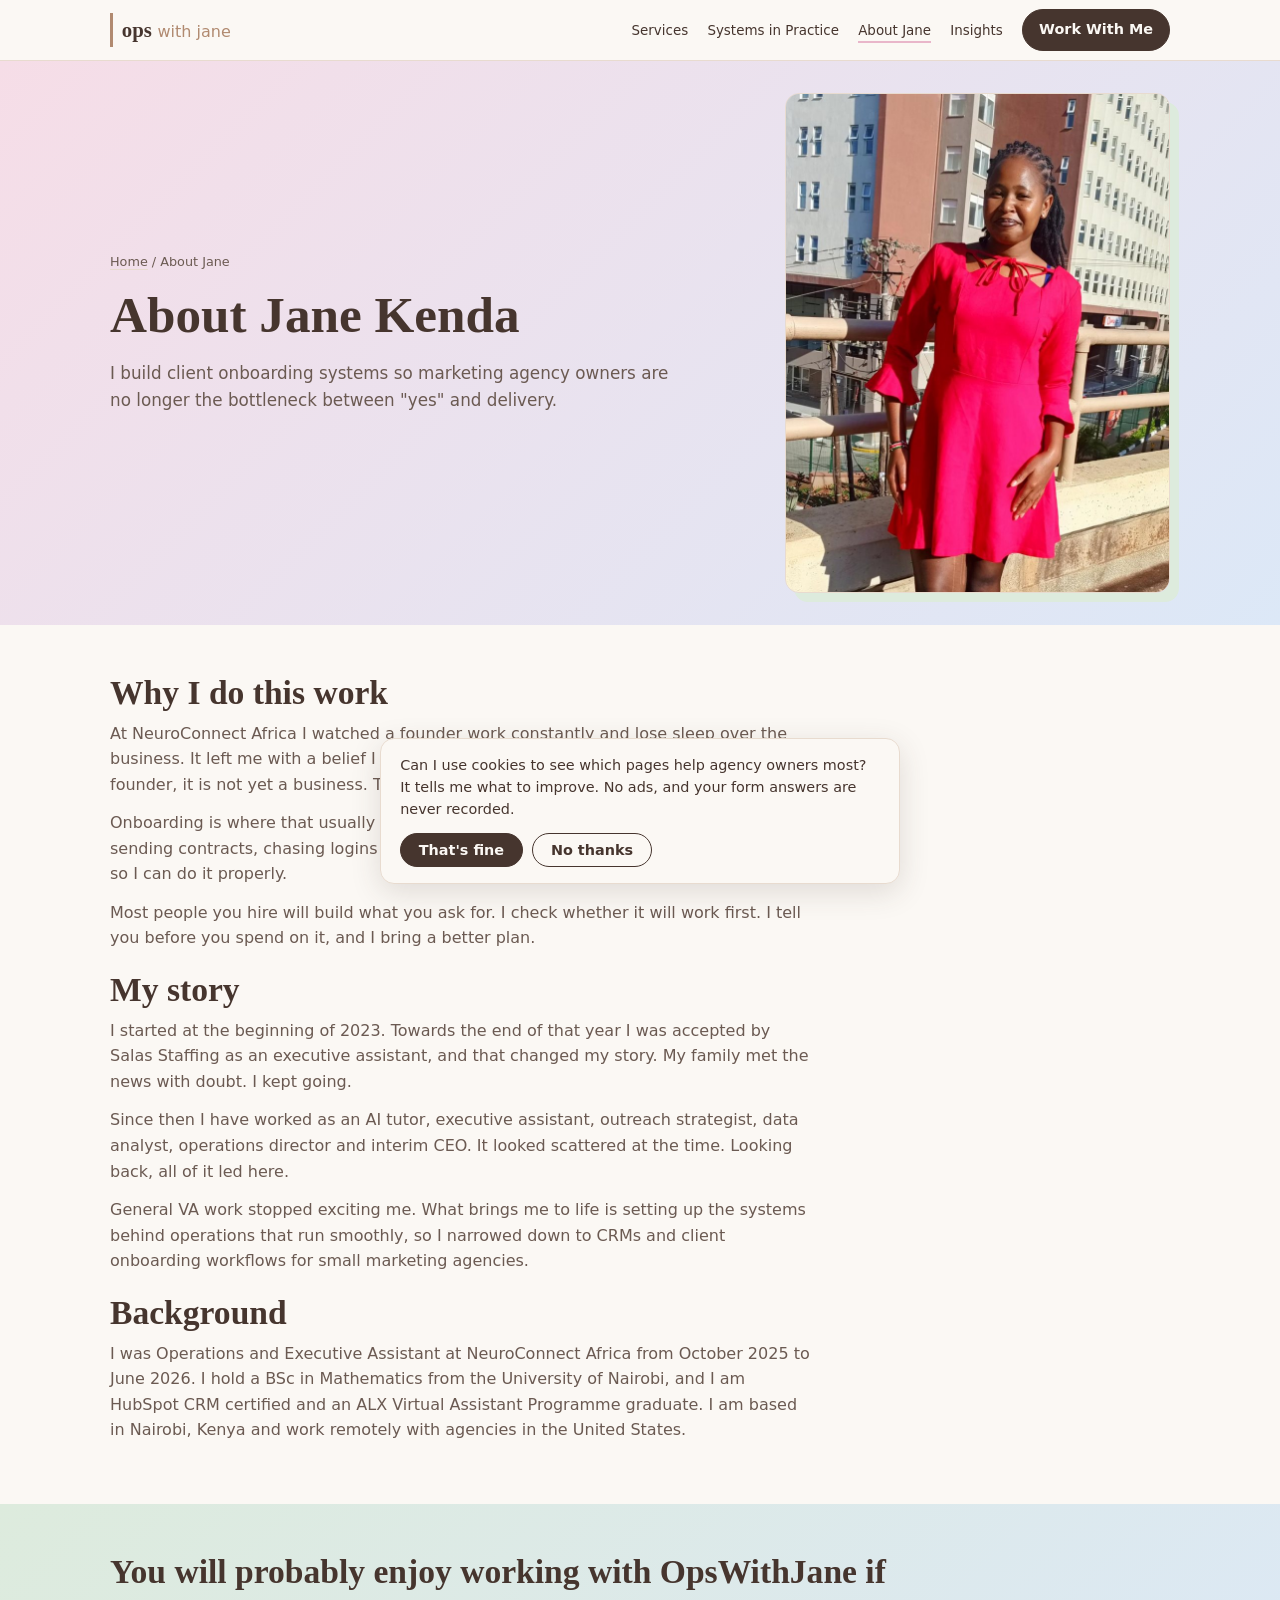
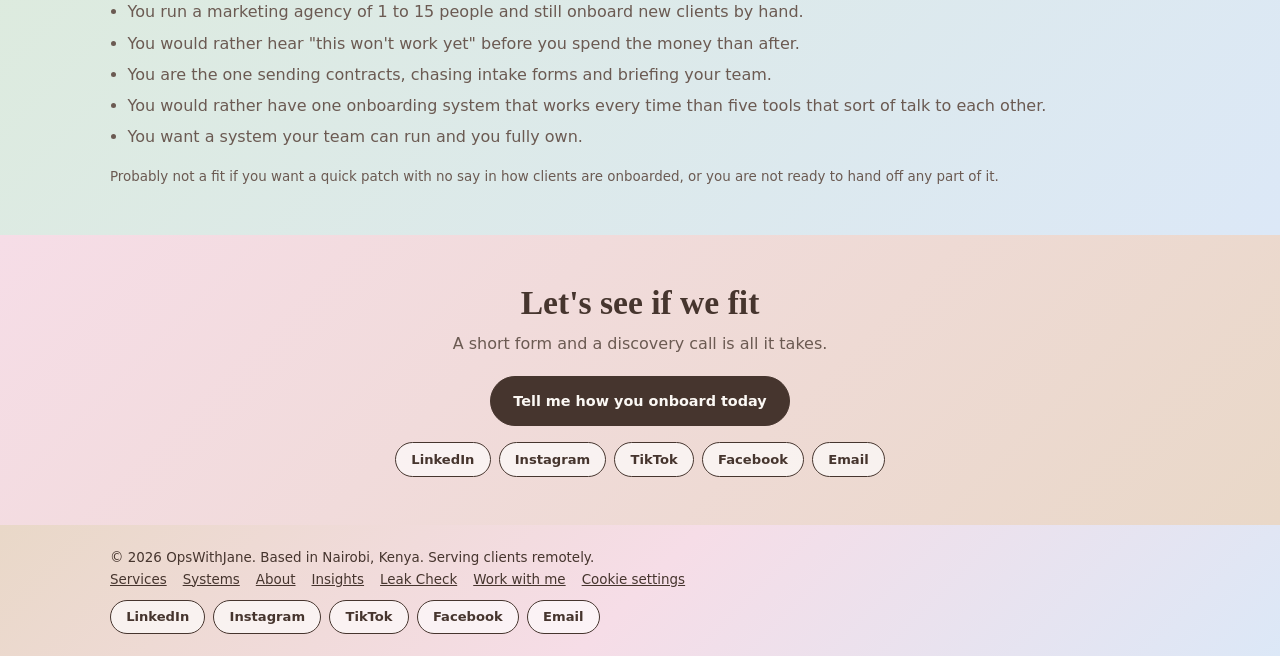
==== commit c096a91b: "Add GA4 and Clarity behind a cookie consent banner Loads Google Analytics (G-RL9G4T93W1) and Microso" ====
--- a/about.html
+++ b/about.html
@@ -70,6 +70,7 @@
 <div><span>&copy; 2026 OpsWithJane. Based in Nairobi, Kenya. Serving clients remotely.</span><br><span class="flinks"><a href="/services">Services</a><a href="/systems-in-practice">Systems</a><a href="/about">About</a><a href="/insights">Insights</a><a href="https://tally.so/r/rDaPAl" target="_blank" rel="noopener">Leak Check</a><a href="/work-with-me">Work with me</a></span></div>
 <div class="social"><a href="https://www.linkedin.com/in/wamuyu-kenda" target="_blank" rel="noopener">LinkedIn</a><a href="https://www.instagram.com/ops.with.jane" target="_blank" rel="noopener">Instagram</a><a href="https://www.tiktok.com/@opswithjane.va" target="_blank" rel="noopener">TikTok</a><a href="https://www.facebook.com/keith.jennifer.90" target="_blank" rel="noopener">Facebook</a><a href="mailto:opswithjane@gmail.com">Email</a></div>
 </div></footer>
+<script src="/assets/track.js" defer></script>
 <script src="/assets/site.js" defer></script>
 </body>
 </html>
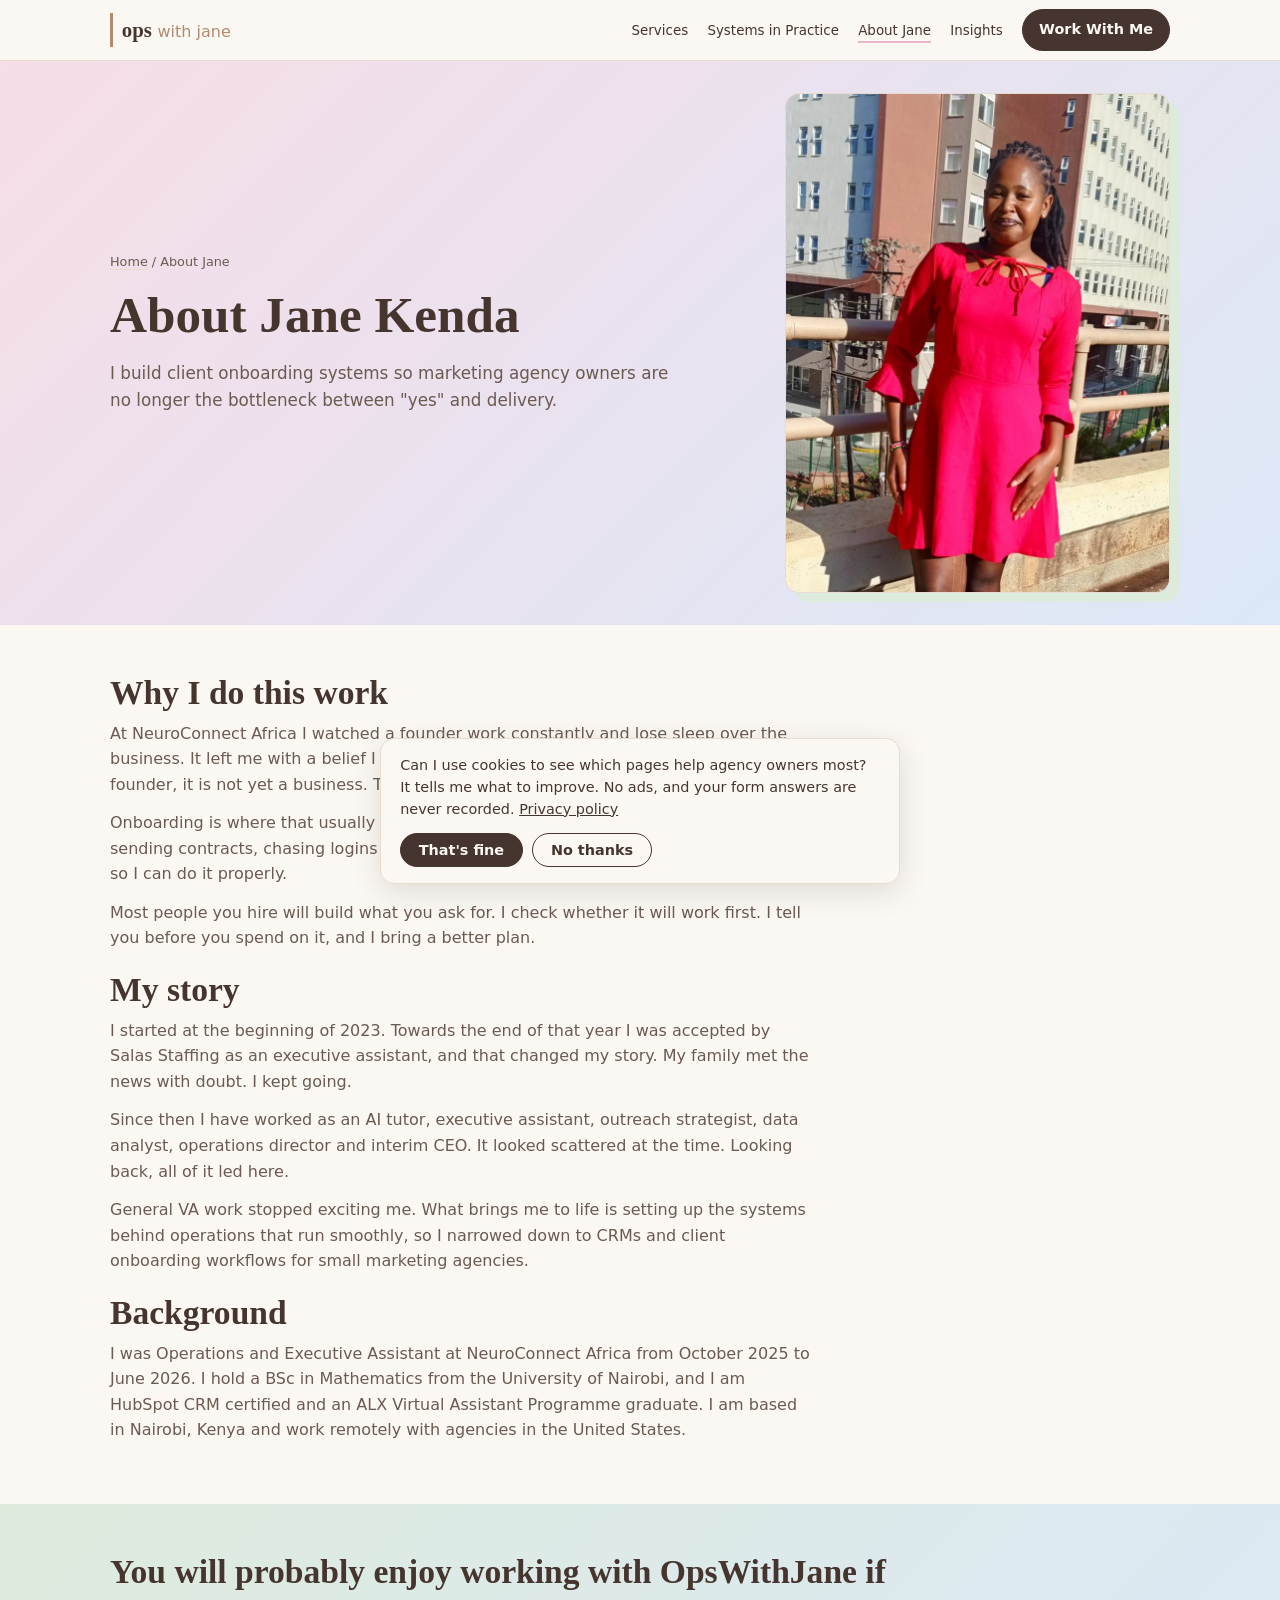
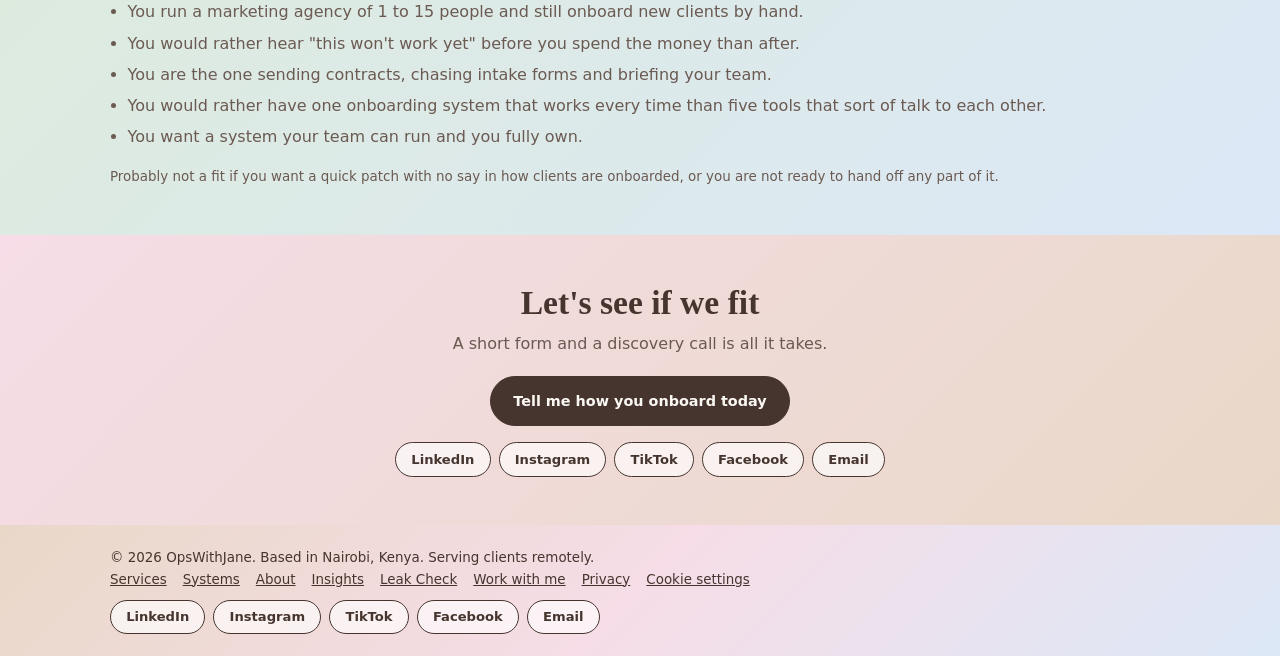
==== commit b81ee4ee: "Add privacy policy page and link it from footer and cookie banner Co-Authored-By: Claude Opus 5.5 <n" ====
--- a/about.html
+++ b/about.html
@@ -67,7 +67,7 @@
 
 </main>
 <footer><div class="wrap">
-<div><span>&copy; 2026 OpsWithJane. Based in Nairobi, Kenya. Serving clients remotely.</span><br><span class="flinks"><a href="/services">Services</a><a href="/systems-in-practice">Systems</a><a href="/about">About</a><a href="/insights">Insights</a><a href="https://tally.so/r/rDaPAl" target="_blank" rel="noopener">Leak Check</a><a href="/work-with-me">Work with me</a></span></div>
+<div><span>&copy; 2026 OpsWithJane. Based in Nairobi, Kenya. Serving clients remotely.</span><br><span class="flinks"><a href="/services">Services</a><a href="/systems-in-practice">Systems</a><a href="/about">About</a><a href="/insights">Insights</a><a href="https://tally.so/r/rDaPAl" target="_blank" rel="noopener">Leak Check</a><a href="/work-with-me">Work with me</a><a href="/privacy">Privacy</a></span></div>
 <div class="social"><a href="https://www.linkedin.com/in/wamuyu-kenda" target="_blank" rel="noopener">LinkedIn</a><a href="https://www.instagram.com/ops.with.jane" target="_blank" rel="noopener">Instagram</a><a href="https://www.tiktok.com/@opswithjane.va" target="_blank" rel="noopener">TikTok</a><a href="https://www.facebook.com/keith.jennifer.90" target="_blank" rel="noopener">Facebook</a><a href="mailto:opswithjane@gmail.com">Email</a></div>
 </div></footer>
 <script src="/assets/track.js" defer></script>
